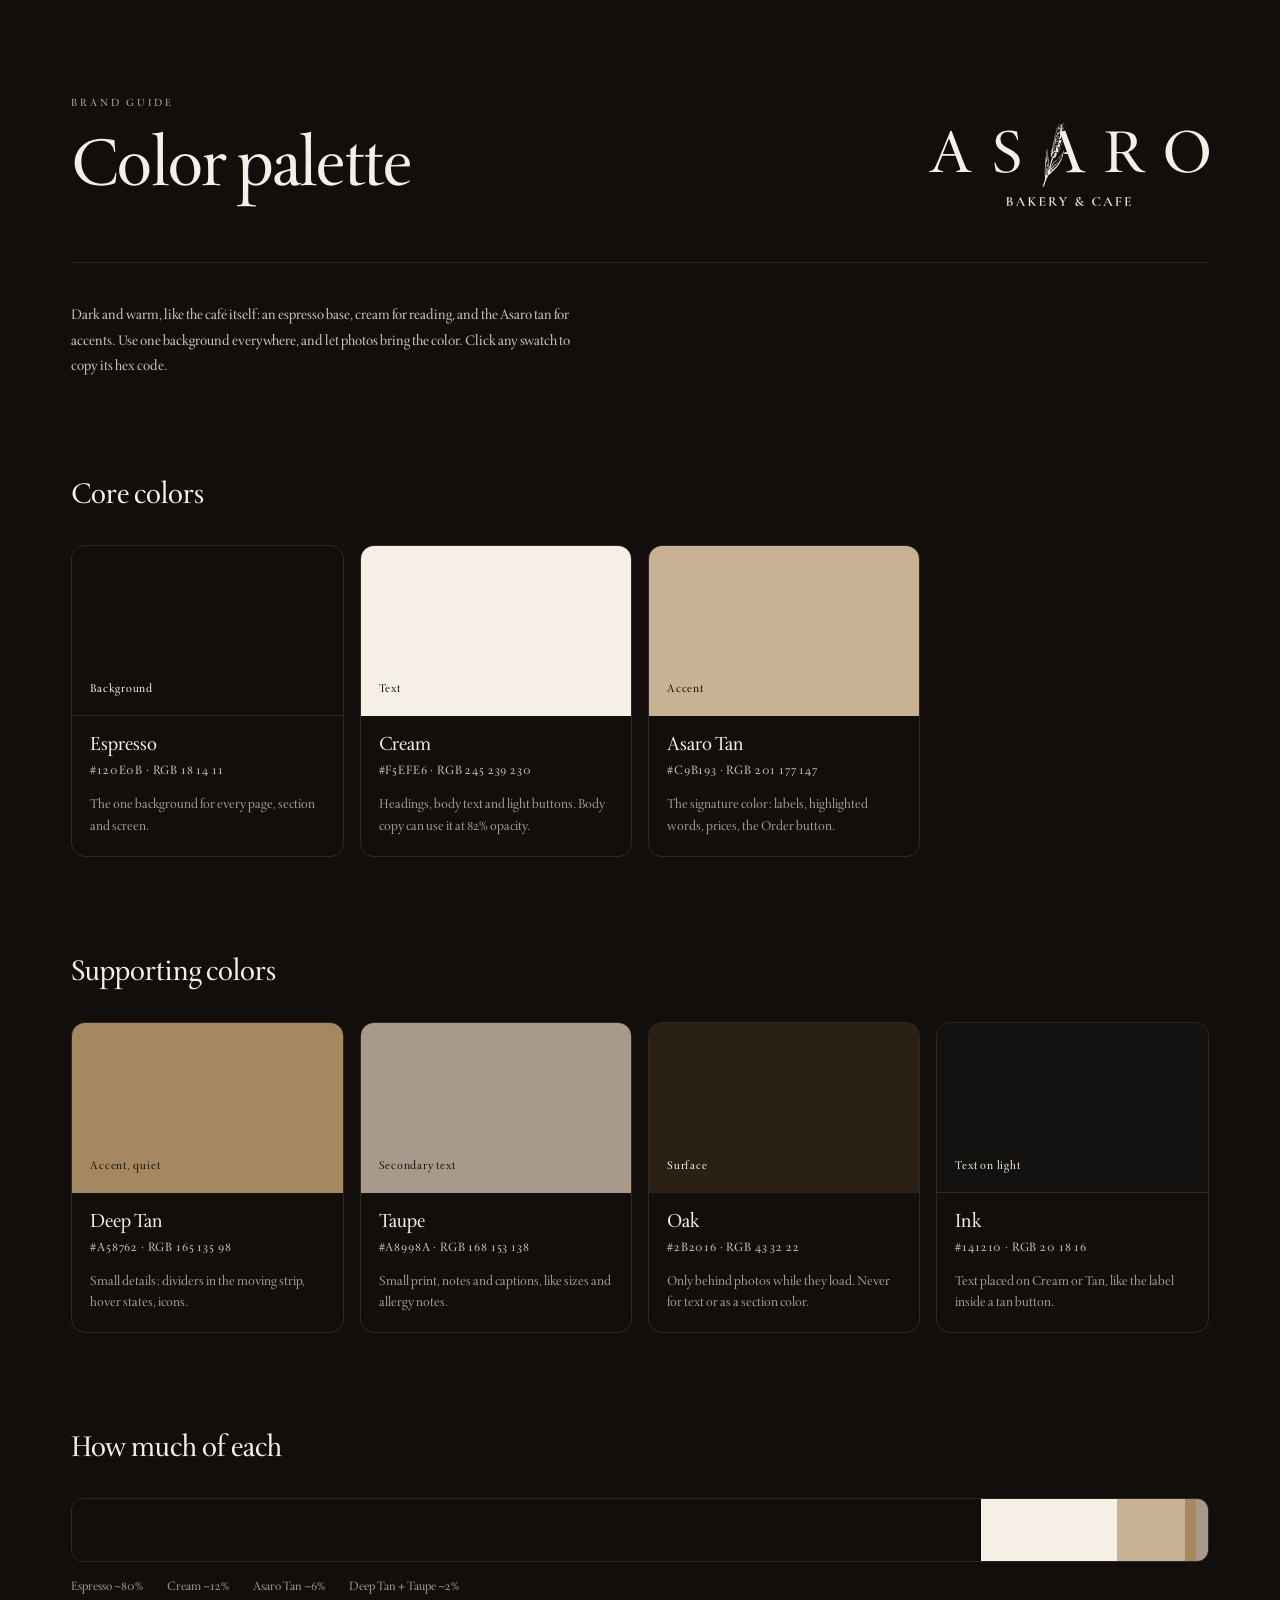
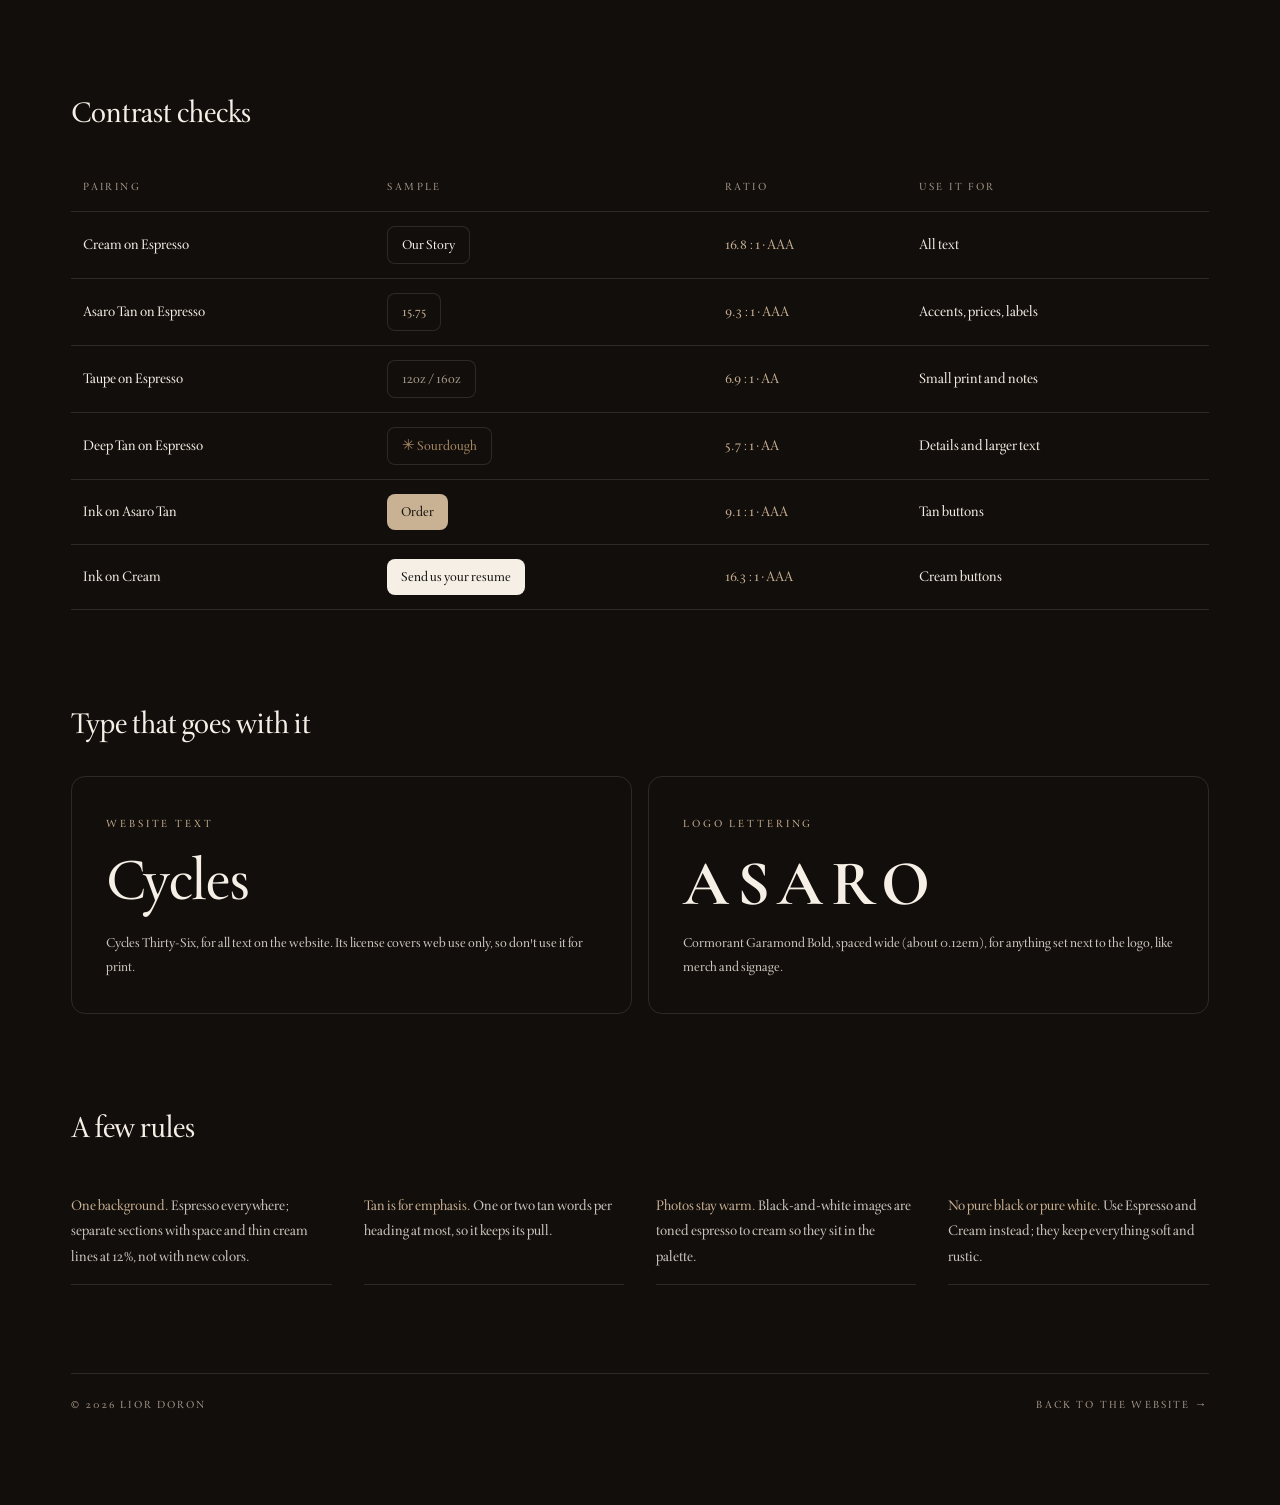
==== brand.html @ cd0692b6 "Accessible on-page full menu and brand color palette page Co-Authored-By: Claude Opus 5.5 <noreply@a" ====
<!doctype html>
<html lang="en">
<head>
<meta charset="utf-8">
<meta name="viewport" content="width=device-width, initial-scale=1">
<title>Asaro Brand Colors</title>
<meta name="description" content="The Asaro Bakery & Cafe color palette, with hex and RGB values, roles and contrast checks.">
<meta name="robots" content="noindex">
<meta name="theme-color" content="#120E0B">
<link rel="preload" href="assets/4820Cycles-Thirtysix.woff2" as="font" type="font/woff2" crossorigin>
<style>
@font-face{font-family:"Cycles";src:url("assets/4820Cycles-Thirtysix.woff2") format("woff2");font-weight:400;font-display:swap}
:root{
  --espresso:#120E0B; --cream:#F5EFE6; --tan:#C9B193; --deep-tan:#A58762; --taupe:#A8998A; --oak:#2B2016; --ink:#141210;
  --line:rgba(245,239,230,.12); --cream-2:rgba(245,239,230,.82);
  --serif:"Cycles",Georgia,"Times New Roman",serif; --gutter:clamp(16px,4vw,56px); --ease:cubic-bezier(.22,.61,.36,1);
}
*{box-sizing:border-box;margin:0;padding:0}
body{background:var(--espresso);color:var(--cream);font-family:var(--serif);font-size:clamp(16px,1.1vw,18px);line-height:1.6;-webkit-font-smoothing:antialiased}
.wrap{max-width:1240px;margin:0 auto;padding:clamp(48px,7vw,96px) var(--gutter)}
header{display:flex;flex-wrap:wrap;justify-content:space-between;align-items:end;gap:24px;padding-bottom:clamp(32px,5vw,56px);border-bottom:1px solid var(--line)}
header img{width:min(280px,60vw);height:auto}
.kicker{font-size:12px;letter-spacing:.24em;text-transform:uppercase;color:var(--tan)}
h1{font-weight:400;font-size:clamp(40px,6vw,84px);line-height:1;letter-spacing:-.01em;margin-top:14px}
.lede{color:var(--cream-2);max-width:56ch;margin-top:clamp(28px,4vw,40px)}
h2{font-weight:400;font-size:clamp(26px,2.6vw,36px);margin:clamp(56px,7vw,88px) 0 24px}

/* swatches */
.grid{display:grid;grid-template-columns:repeat(auto-fill,minmax(230px,1fr));gap:16px}
.sw{border:1px solid var(--line);border-radius:14px;overflow:hidden;background:none;color:inherit;font:inherit;text-align:left;cursor:pointer;transition:transform .4s var(--ease),border-color .3s}
.sw:hover{transform:translateY(-3px);border-color:rgba(245,239,230,.3)}
.chip{height:170px;display:flex;align-items:flex-end;justify-content:space-between;padding:16px 18px;font-size:13px;letter-spacing:.06em}
.meta{padding:16px 18px 18px}
.meta b{display:block;font-weight:400;font-size:22px;line-height:1.2}
.meta code{font-family:inherit;font-size:14px;letter-spacing:.06em;color:var(--cream-2)}
.meta p{color:var(--taupe);font-size:14.5px;line-height:1.5;margin-top:10px}
.copied{font-size:11px;letter-spacing:.2em;text-transform:uppercase;opacity:0;transition:opacity .3s}
.sw.is-copied .copied{opacity:1}

/* proportion bar */
.bar{display:flex;height:64px;border-radius:12px;overflow:hidden;border:1px solid var(--line)}
.bar span{display:block}
.legend{display:flex;flex-wrap:wrap;gap:8px 24px;margin-top:14px;color:var(--taupe);font-size:14px}

/* contrast table */
table{width:100%;border-collapse:collapse;font-size:15.5px}
th,td{text-align:left;padding:14px 12px;border-bottom:1px solid var(--line);vertical-align:middle}
th{font-weight:400;font-size:12px;letter-spacing:.2em;text-transform:uppercase;color:var(--taupe)}
.sample{display:inline-block;padding:6px 14px;border-radius:8px;font-size:15px}
.pass{color:var(--tan);white-space:nowrap}
.tablewrap{overflow-x:auto}

/* type */
.type{display:grid;grid-template-columns:1fr 1fr;gap:16px}
.type > div{border:1px solid var(--line);border-radius:14px;padding:clamp(22px,3vw,34px)}
.type .big{font-size:clamp(40px,5vw,64px);line-height:1.05;margin:14px 0}
.type .logo-type{font-family:"Cormorant Garamond",Georgia,serif;font-weight:700;letter-spacing:.12em}
.type p{color:var(--cream-2);font-size:15px}
.rules{list-style:none;display:grid;grid-template-columns:repeat(auto-fill,minmax(260px,1fr));gap:12px 32px;color:var(--cream-2)}
.rules li{padding:14px 0;border-bottom:1px solid var(--line)}
.rules li b{font-weight:400;color:var(--tan)}
footer{margin-top:clamp(56px,7vw,88px);padding-top:22px;border-top:1px solid var(--line);color:var(--taupe);font-size:12px;letter-spacing:.18em;text-transform:uppercase;display:flex;flex-wrap:wrap;justify-content:space-between;gap:12px}
footer a:hover{color:var(--tan)}
a{color:inherit;text-decoration:none}
:focus-visible{outline:2px solid var(--tan);outline-offset:3px}
@media (max-width:760px){.type{grid-template-columns:1fr}}
@media (prefers-reduced-motion:reduce){*{transition:none!important}}
</style>
<link href="https://fonts.googleapis.com/css2?family=Cormorant+Garamond:wght@700&display=swap" rel="stylesheet">
</head>
<body>
<div class="wrap">
  <header>
    <div>
      <span class="kicker">Brand guide</span>
      <h1>Color palette</h1>
    </div>
    <img src="assets/logo-light.svg" alt="Asaro Bakery &amp; Cafe" width="280" height="83">
  </header>
  <p class="lede">Dark and warm, like the café itself: an espresso base, cream for reading, and the Asaro tan for accents. Use one background everywhere, and let photos bring the color. Click any swatch to copy its hex code.</p>

  <h2>Core colors</h2>
  <div class="grid" id="swatches">
    <button class="sw" data-hex="#120E0B"><div class="chip" style="background:#120E0B;color:#F5EFE6;box-shadow:inset 0 -1px 0 rgba(245,239,230,.12)"><span>Background</span><span class="copied">Copied</span></div>
      <div class="meta"><b>Espresso</b><code>#120E0B · RGB 18 14 11</code><p>The one background for every page, section and screen.</p></div></button>
    <button class="sw" data-hex="#F5EFE6"><div class="chip" style="background:#F5EFE6;color:#141210"><span>Text</span><span class="copied">Copied</span></div>
      <div class="meta"><b>Cream</b><code>#F5EFE6 · RGB 245 239 230</code><p>Headings, body text and light buttons. Body copy can use it at 82% opacity.</p></div></button>
    <button class="sw" data-hex="#C9B193"><div class="chip" style="background:#C9B193;color:#141210"><span>Accent</span><span class="copied">Copied</span></div>
      <div class="meta"><b>Asaro Tan</b><code>#C9B193 · RGB 201 177 147</code><p>The signature color: labels, highlighted words, prices, the Order button.</p></div></button>
  </div>

  <h2>Supporting colors</h2>
  <div class="grid">
    <button class="sw" data-hex="#A58762"><div class="chip" style="background:#A58762;color:#141210"><span>Accent, quiet</span><span class="copied">Copied</span></div>
      <div class="meta"><b>Deep Tan</b><code>#A58762 · RGB 165 135 98</code><p>Small details: dividers in the moving strip, hover states, icons.</p></div></button>
    <button class="sw" data-hex="#A8998A"><div class="chip" style="background:#A8998A;color:#141210"><span>Secondary text</span><span class="copied">Copied</span></div>
      <div class="meta"><b>Taupe</b><code>#A8998A · RGB 168 153 138</code><p>Small print, notes and captions, like sizes and allergy notes.</p></div></button>
    <button class="sw" data-hex="#2B2016"><div class="chip" style="background:#2B2016;color:#F5EFE6"><span>Surface</span><span class="copied">Copied</span></div>
      <div class="meta"><b>Oak</b><code>#2B2016 · RGB 43 32 22</code><p>Only behind photos while they load. Never for text or as a section color.</p></div></button>
    <button class="sw" data-hex="#141210"><div class="chip" style="background:#141210;color:#F5EFE6;box-shadow:inset 0 -1px 0 rgba(245,239,230,.12)"><span>Text on light</span><span class="copied">Copied</span></div>
      <div class="meta"><b>Ink</b><code>#141210 · RGB 20 18 16</code><p>Text placed on Cream or Tan, like the label inside a tan button.</p></div></button>
  </div>

  <h2>How much of each</h2>
  <div class="bar" role="img" aria-label="Espresso about 80 percent, Cream about 12 percent, Asaro Tan about 6 percent, Deep Tan and Taupe about 2 percent">
    <span style="flex:80;background:#120E0B"></span><span style="flex:12;background:#F5EFE6"></span><span style="flex:6;background:#C9B193"></span><span style="flex:1;background:#A58762"></span><span style="flex:1;background:#A8998A"></span>
  </div>
  <div class="legend"><span>Espresso ~80%</span><span>Cream ~12%</span><span>Asaro Tan ~6%</span><span>Deep Tan + Taupe ~2%</span></div>

  <h2>Contrast checks</h2>
  <div class="tablewrap">
  <table>
    <thead><tr><th>Pairing</th><th>Sample</th><th>Ratio</th><th>Use it for</th></tr></thead>
    <tbody>
      <tr><td>Cream on Espresso</td><td><span class="sample" style="background:#120E0B;color:#F5EFE6;border:1px solid rgba(245,239,230,.12)">Our Story</span></td><td class="pass">16.8 : 1 · AAA</td><td>All text</td></tr>
      <tr><td>Asaro Tan on Espresso</td><td><span class="sample" style="background:#120E0B;color:#C9B193;border:1px solid rgba(245,239,230,.12)">15.75</span></td><td class="pass">9.3 : 1 · AAA</td><td>Accents, prices, labels</td></tr>
      <tr><td>Taupe on Espresso</td><td><span class="sample" style="background:#120E0B;color:#A8998A;border:1px solid rgba(245,239,230,.12)">12oz / 16oz</span></td><td class="pass">6.9 : 1 · AA</td><td>Small print and notes</td></tr>
      <tr><td>Deep Tan on Espresso</td><td><span class="sample" style="background:#120E0B;color:#A58762;border:1px solid rgba(245,239,230,.12)">✳ Sourdough</span></td><td class="pass">5.7 : 1 · AA</td><td>Details and larger text</td></tr>
      <tr><td>Ink on Asaro Tan</td><td><span class="sample" style="background:#C9B193;color:#141210">Order</span></td><td class="pass">9.1 : 1 · AAA</td><td>Tan buttons</td></tr>
      <tr><td>Ink on Cream</td><td><span class="sample" style="background:#F5EFE6;color:#141210">Send us your resume</span></td><td class="pass">16.3 : 1 · AAA</td><td>Cream buttons</td></tr>
    </tbody>
  </table>
  </div>

  <h2>Type that goes with it</h2>
  <div class="type">
    <div><span class="kicker">Website text</span><div class="big">Cycles</div><p>Cycles Thirty-Six, for all text on the website. Its license covers web use only, so don't use it for print.</p></div>
    <div><span class="kicker">Logo lettering</span><div class="big logo-type">ASARO</div><p>Cormorant Garamond Bold, spaced wide (about 0.12em), for anything set next to the logo, like merch and signage.</p></div>
  </div>

  <h2>A few rules</h2>
  <ul class="rules">
    <li><b>One background.</b> Espresso everywhere; separate sections with space and thin cream lines at 12%, not with new colors.</li>
    <li><b>Tan is for emphasis.</b> One or two tan words per heading at most, so it keeps its pull.</li>
    <li><b>Photos stay warm.</b> Black-and-white images are toned espresso to cream so they sit in the palette.</li>
    <li><b>No pure black or pure white.</b> Use Espresso and Cream instead; they keep everything soft and rustic.</li>
  </ul>

  <footer><span>© <span id="yr">2026</span> Lior Doron</span><a href="./">Back to the website →</a></footer>
</div>
<script>
  document.querySelectorAll('.sw').forEach(b => b.addEventListener('click', async () => {
    try { await navigator.clipboard.writeText(b.dataset.hex); } catch (e) {}
    b.classList.add('is-copied'); setTimeout(() => b.classList.remove('is-copied'), 1400);
  }));
  document.getElementById('yr').textContent = new Date().getFullYear();
</script>
</body>
</html>
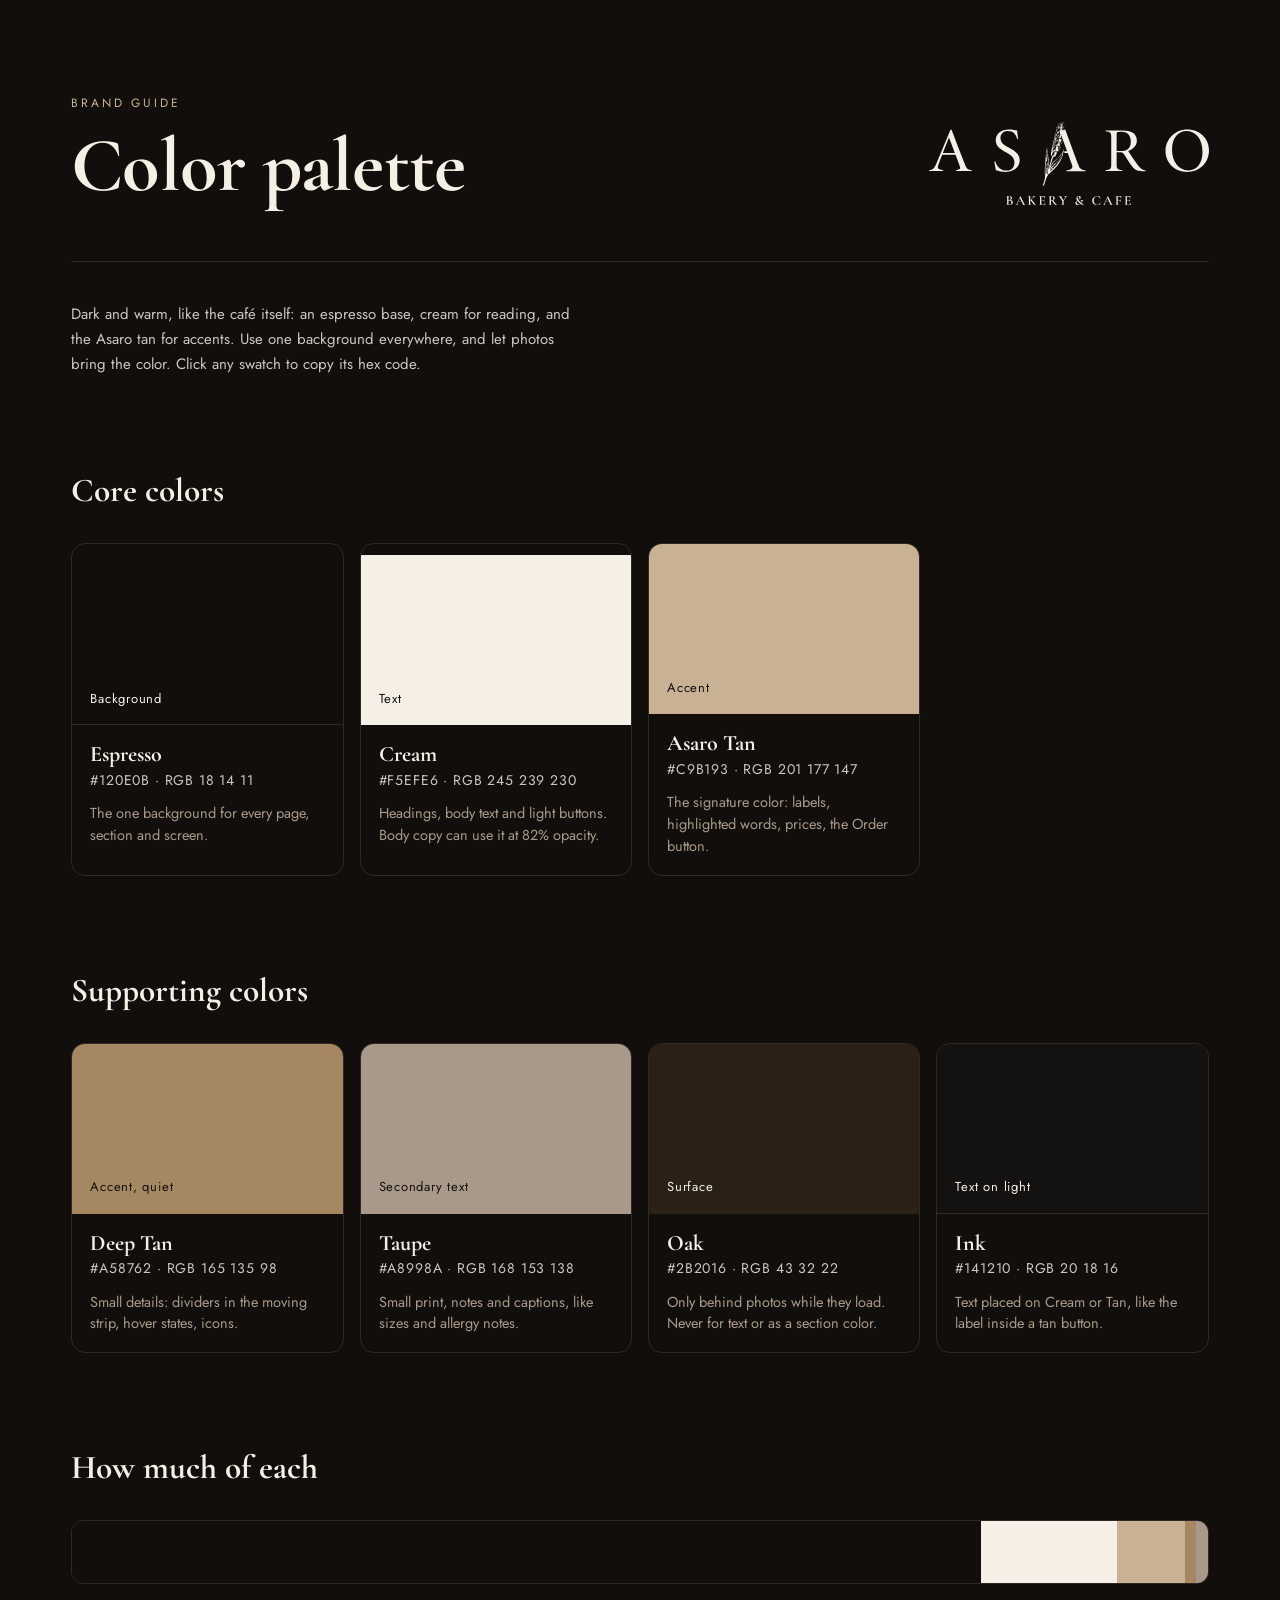
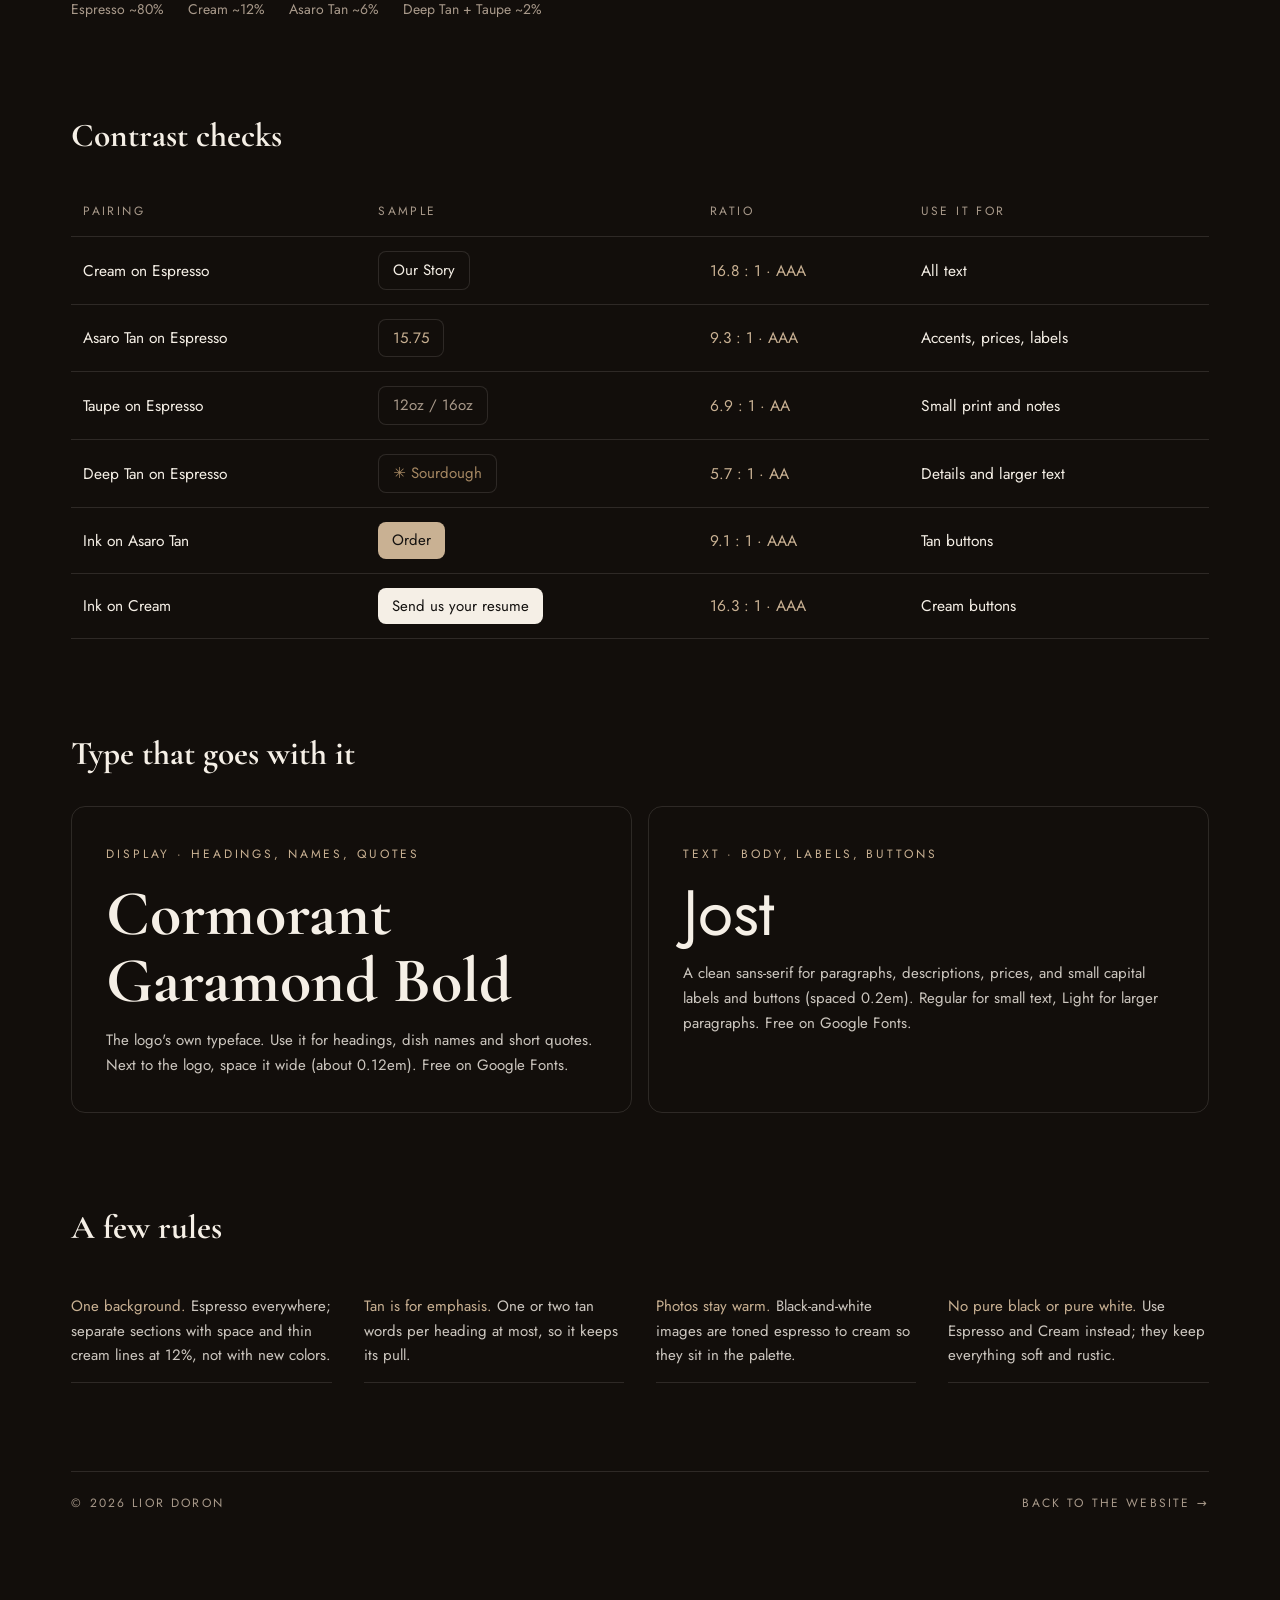
==== commit 2ff188a9: "Lenis smooth scroll; Cormorant Garamond Bold + Jost; remove Cycles font Co-Authored-By: Claude Opus " ====
--- a/brand.html
+++ b/brand.html
@@ -7,23 +7,21 @@
 <meta name="description" content="The Asaro Bakery & Cafe color palette, with hex and RGB values, roles and contrast checks.">
 <meta name="robots" content="noindex">
 <meta name="theme-color" content="#120E0B">
-<link rel="preload" href="assets/4820Cycles-Thirtysix.woff2" as="font" type="font/woff2" crossorigin>
 <style>
-@font-face{font-family:"Cycles";src:url("assets/4820Cycles-Thirtysix.woff2") format("woff2");font-weight:400;font-display:swap}
 :root{
   --espresso:#120E0B; --cream:#F5EFE6; --tan:#C9B193; --deep-tan:#A58762; --taupe:#A8998A; --oak:#2B2016; --ink:#141210;
   --line:rgba(245,239,230,.12); --cream-2:rgba(245,239,230,.82);
-  --serif:"Cycles",Georgia,"Times New Roman",serif; --gutter:clamp(16px,4vw,56px); --ease:cubic-bezier(.22,.61,.36,1);
+  --serif:"Cormorant Garamond",Georgia,"Times New Roman",serif; --sans:"Jost",system-ui,-apple-system,"Segoe UI",sans-serif; --gutter:clamp(16px,4vw,56px); --ease:cubic-bezier(.22,.61,.36,1);
 }
 *{box-sizing:border-box;margin:0;padding:0}
-body{background:var(--espresso);color:var(--cream);font-family:var(--serif);font-size:clamp(16px,1.1vw,18px);line-height:1.6;-webkit-font-smoothing:antialiased}
+body{background:var(--espresso);color:var(--cream);font-family:var(--sans);font-size:clamp(15px,1vw,17px);line-height:1.65;-webkit-font-smoothing:antialiased}
 .wrap{max-width:1240px;margin:0 auto;padding:clamp(48px,7vw,96px) var(--gutter)}
 header{display:flex;flex-wrap:wrap;justify-content:space-between;align-items:end;gap:24px;padding-bottom:clamp(32px,5vw,56px);border-bottom:1px solid var(--line)}
 header img{width:min(280px,60vw);height:auto}
 .kicker{font-size:12px;letter-spacing:.24em;text-transform:uppercase;color:var(--tan)}
-h1{font-weight:400;font-size:clamp(40px,6vw,84px);line-height:1;letter-spacing:-.01em;margin-top:14px}
+h1{font-family:var(--serif);font-weight:700;font-size:clamp(40px,6vw,84px);line-height:1;letter-spacing:-.01em;margin-top:14px}
 .lede{color:var(--cream-2);max-width:56ch;margin-top:clamp(28px,4vw,40px)}
-h2{font-weight:400;font-size:clamp(26px,2.6vw,36px);margin:clamp(56px,7vw,88px) 0 24px}
+h2{font-family:var(--serif);font-weight:700;font-size:clamp(26px,2.6vw,36px);margin:clamp(56px,7vw,88px) 0 24px}
 
 /* swatches */
 .grid{display:grid;grid-template-columns:repeat(auto-fill,minmax(230px,1fr));gap:16px}
@@ -31,7 +29,7 @@
 .sw:hover{transform:translateY(-3px);border-color:rgba(245,239,230,.3)}
 .chip{height:170px;display:flex;align-items:flex-end;justify-content:space-between;padding:16px 18px;font-size:13px;letter-spacing:.06em}
 .meta{padding:16px 18px 18px}
-.meta b{display:block;font-weight:400;font-size:22px;line-height:1.2}
+.meta b{display:block;font-family:var(--serif);font-weight:700;font-size:22px;line-height:1.2}
 .meta code{font-family:inherit;font-size:14px;letter-spacing:.06em;color:var(--cream-2)}
 .meta p{color:var(--taupe);font-size:14.5px;line-height:1.5;margin-top:10px}
 .copied{font-size:11px;letter-spacing:.2em;text-transform:uppercase;opacity:0;transition:opacity .3s}
@@ -66,7 +64,7 @@
 @media (max-width:760px){.type{grid-template-columns:1fr}}
 @media (prefers-reduced-motion:reduce){*{transition:none!important}}
 </style>
-<link href="https://fonts.googleapis.com/css2?family=Cormorant+Garamond:wght@700&display=swap" rel="stylesheet">
+<link href="https://fonts.googleapis.com/css2?family=Cormorant+Garamond:wght@700&family=Jost:wght@300;400;500&display=swap" rel="stylesheet">
 </head>
 <body>
 <div class="wrap">
@@ -124,8 +122,8 @@
 
   <h2>Type that goes with it</h2>
   <div class="type">
-    <div><span class="kicker">Website text</span><div class="big">Cycles</div><p>Cycles Thirty-Six, for all text on the website. Its license covers web use only, so don't use it for print.</p></div>
-    <div><span class="kicker">Logo lettering</span><div class="big logo-type">ASARO</div><p>Cormorant Garamond Bold, spaced wide (about 0.12em), for anything set next to the logo, like merch and signage.</p></div>
+    <div><span class="kicker">Display · headings, names, quotes</span><div class="big logo-type" style="letter-spacing:0">Cormorant Garamond Bold</div><p>The logo's own typeface. Use it for headings, dish names and short quotes. Next to the logo, space it wide (about 0.12em). Free on Google Fonts.</p></div>
+    <div><span class="kicker">Text · body, labels, buttons</span><div class="big" style="font-family:var(--sans);font-weight:400">Jost</div><p>A clean sans-serif for paragraphs, descriptions, prices, and small capital labels and buttons (spaced 0.2em). Regular for small text, Light for larger paragraphs. Free on Google Fonts.</p></div>
   </div>
 
   <h2>A few rules</h2>
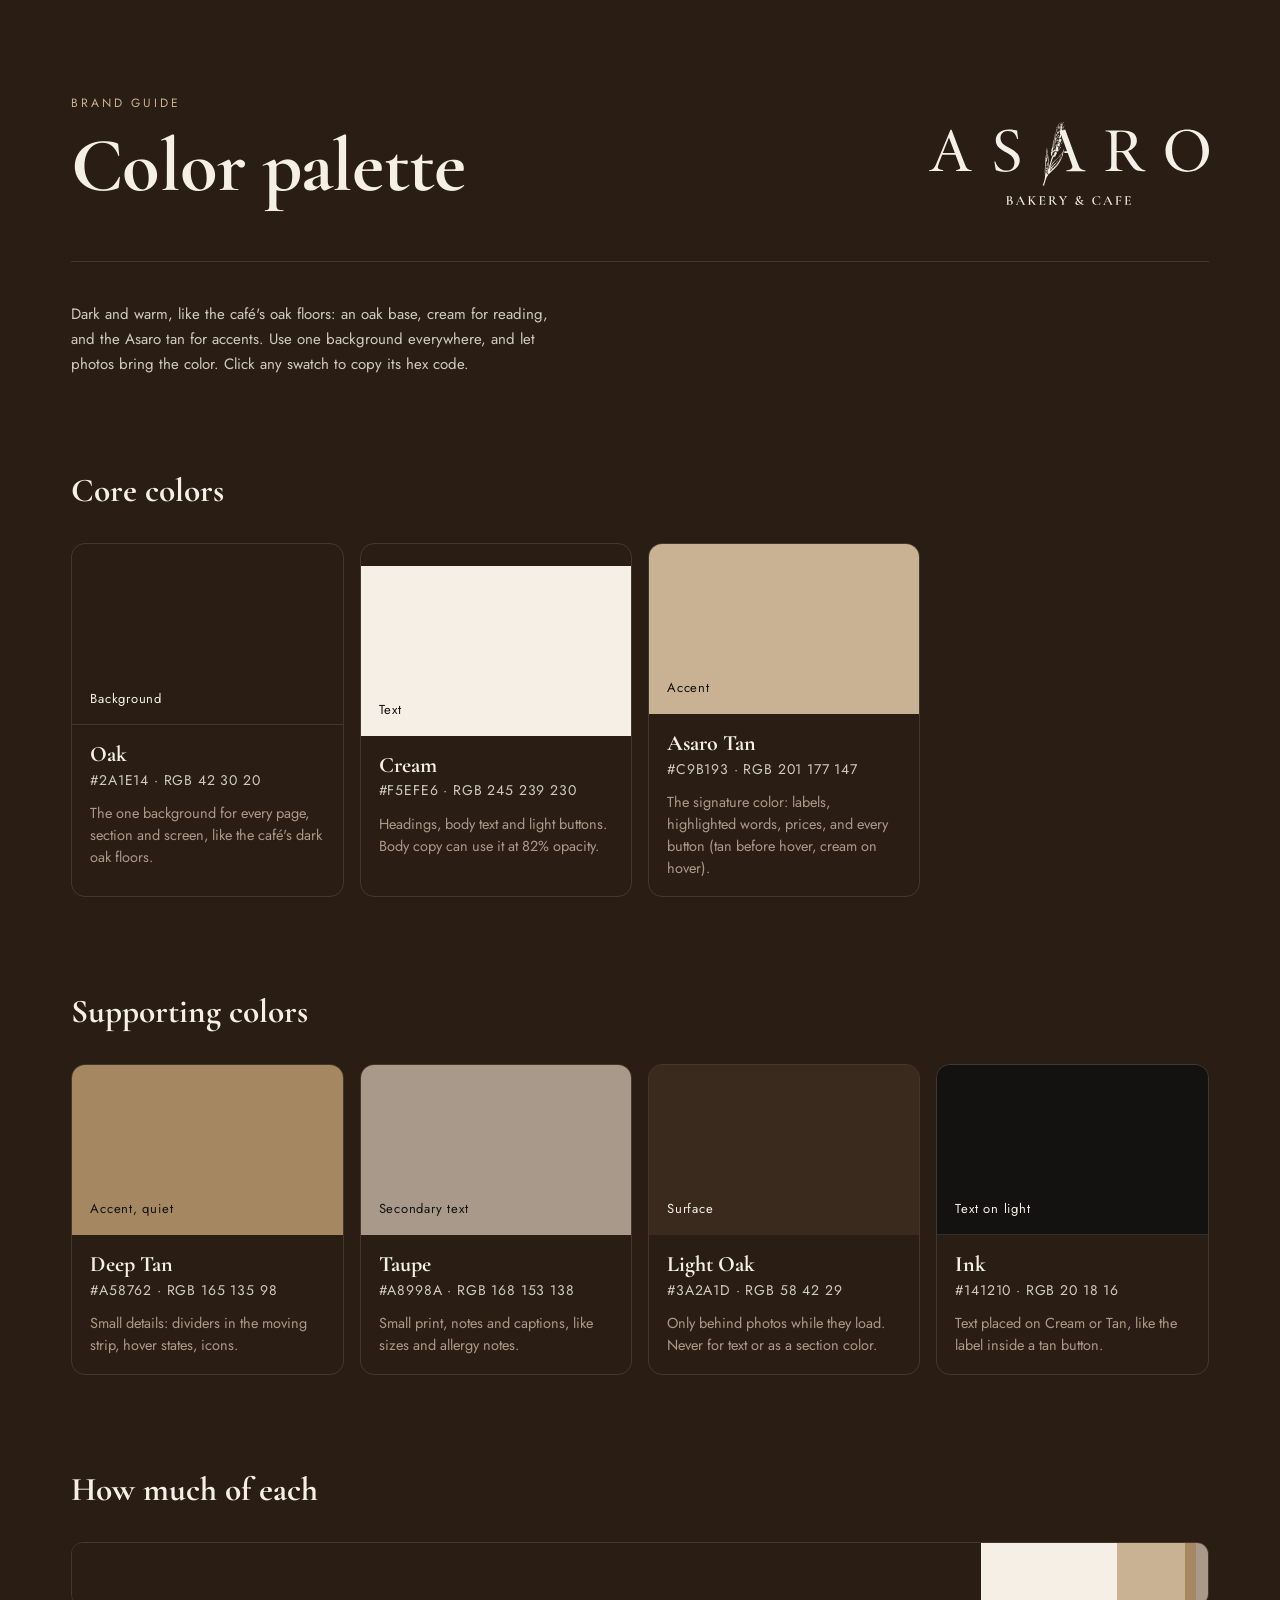
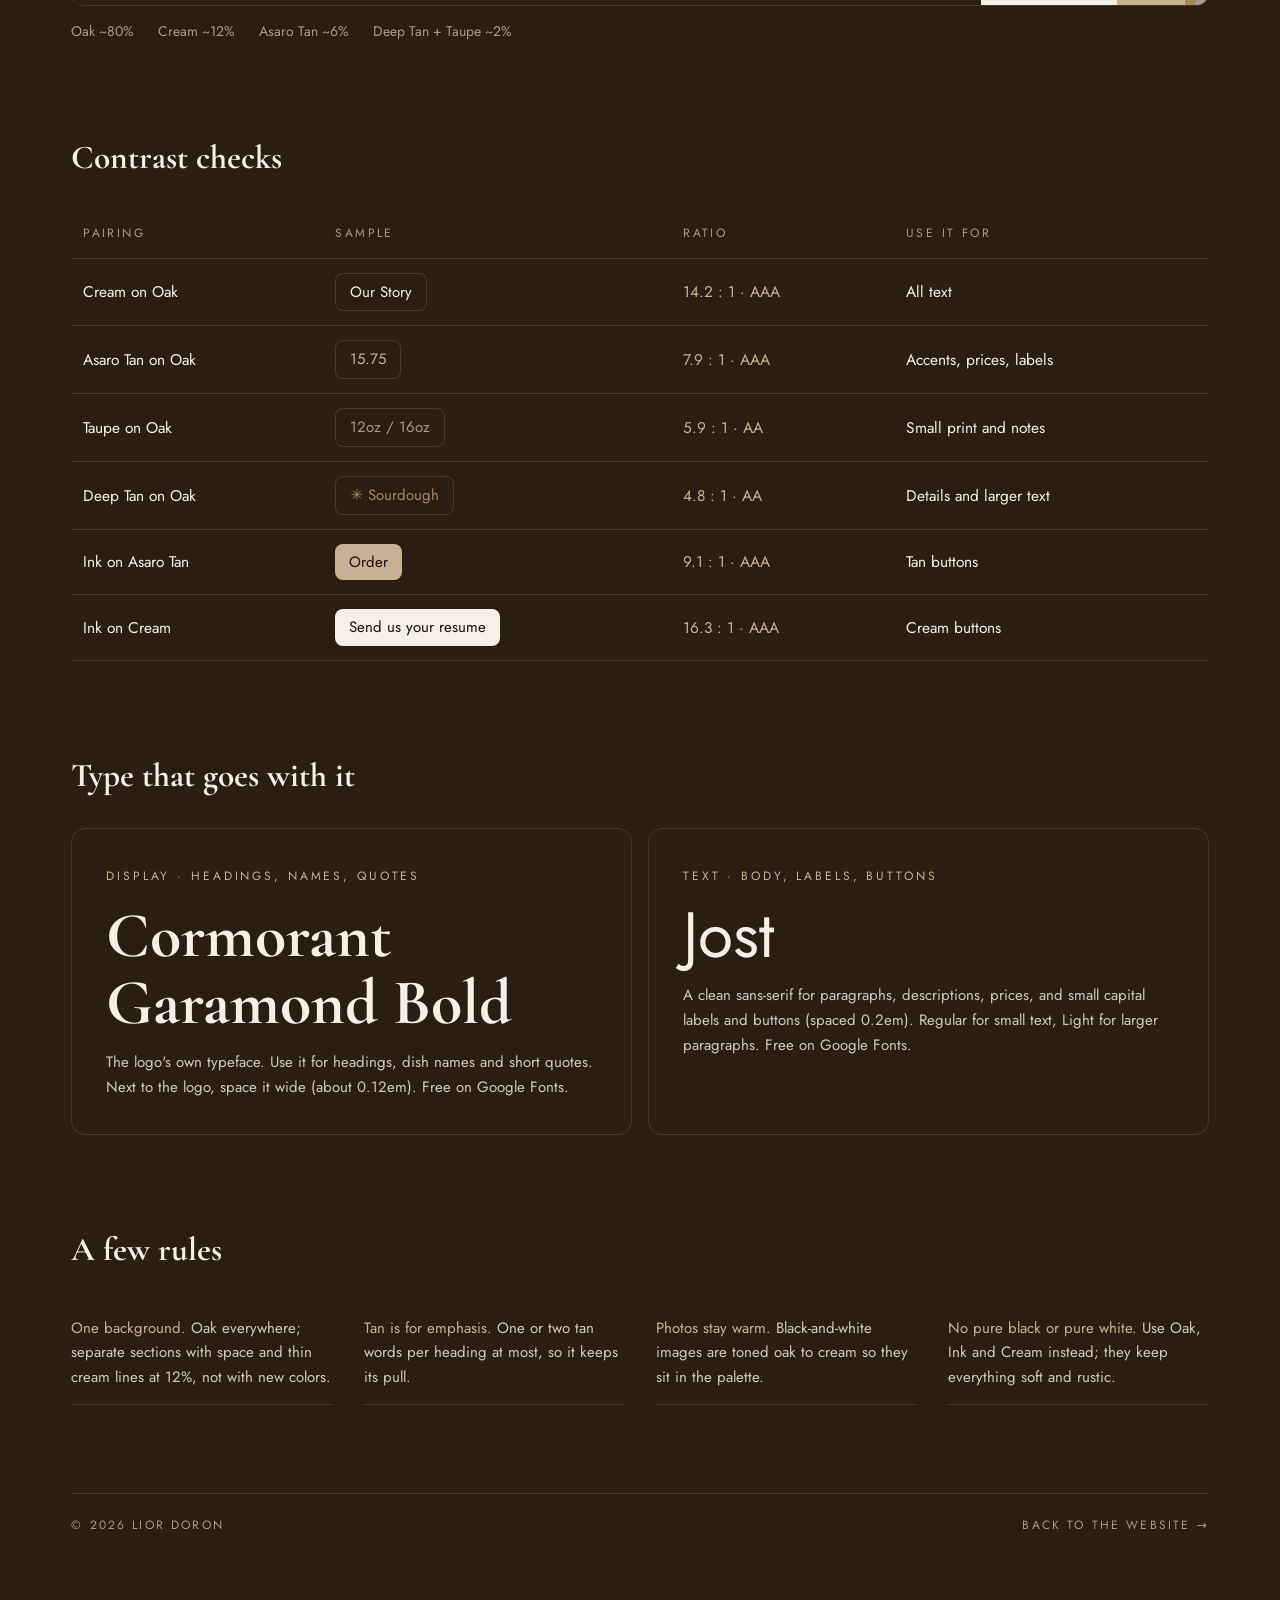
==== commit 011fd736: "Oak background, wheat-A favicon, tan buttons, remove moving words strip Co-Authored-By: Claude Opus " ====
--- a/brand.html
+++ b/brand.html
@@ -6,10 +6,12 @@
 <title>Asaro Brand Colors</title>
 <meta name="description" content="The Asaro Bakery & Cafe color palette, with hex and RGB values, roles and contrast checks.">
 <meta name="robots" content="noindex">
-<meta name="theme-color" content="#120E0B">
+<meta name="theme-color" content="#2A1E14">
+<link rel="icon" href="favicon.svg" type="image/svg+xml">
+<link rel="icon" href="favicon-32.png" sizes="32x32" type="image/png">
 <style>
 :root{
-  --espresso:#120E0B; --cream:#F5EFE6; --tan:#C9B193; --deep-tan:#A58762; --taupe:#A8998A; --oak:#2B2016; --ink:#141210;
+  --espresso:#2A1E14; --cream:#F5EFE6; --tan:#C9B193; --deep-tan:#A58762; --taupe:#A8998A; --oak:#3A2A1D; --ink:#141210;
   --line:rgba(245,239,230,.12); --cream-2:rgba(245,239,230,.82);
   --serif:"Cormorant Garamond",Georgia,"Times New Roman",serif; --sans:"Jost",system-ui,-apple-system,"Segoe UI",sans-serif; --gutter:clamp(16px,4vw,56px); --ease:cubic-bezier(.22,.61,.36,1);
 }
@@ -75,16 +77,16 @@
     </div>
     <img src="assets/logo-light.svg" alt="Asaro Bakery &amp; Cafe" width="280" height="83">
   </header>
-  <p class="lede">Dark and warm, like the café itself: an espresso base, cream for reading, and the Asaro tan for accents. Use one background everywhere, and let photos bring the color. Click any swatch to copy its hex code.</p>
+  <p class="lede">Dark and warm, like the café's oak floors: an oak base, cream for reading, and the Asaro tan for accents. Use one background everywhere, and let photos bring the color. Click any swatch to copy its hex code.</p>
 
   <h2>Core colors</h2>
   <div class="grid" id="swatches">
-    <button class="sw" data-hex="#120E0B"><div class="chip" style="background:#120E0B;color:#F5EFE6;box-shadow:inset 0 -1px 0 rgba(245,239,230,.12)"><span>Background</span><span class="copied">Copied</span></div>
-      <div class="meta"><b>Espresso</b><code>#120E0B · RGB 18 14 11</code><p>The one background for every page, section and screen.</p></div></button>
+    <button class="sw" data-hex="#2A1E14"><div class="chip" style="background:#2A1E14;color:#F5EFE6;box-shadow:inset 0 -1px 0 rgba(245,239,230,.12)"><span>Background</span><span class="copied">Copied</span></div>
+      <div class="meta"><b>Oak</b><code>#2A1E14 · RGB 42 30 20</code><p>The one background for every page, section and screen, like the café's dark oak floors.</p></div></button>
     <button class="sw" data-hex="#F5EFE6"><div class="chip" style="background:#F5EFE6;color:#141210"><span>Text</span><span class="copied">Copied</span></div>
       <div class="meta"><b>Cream</b><code>#F5EFE6 · RGB 245 239 230</code><p>Headings, body text and light buttons. Body copy can use it at 82% opacity.</p></div></button>
     <button class="sw" data-hex="#C9B193"><div class="chip" style="background:#C9B193;color:#141210"><span>Accent</span><span class="copied">Copied</span></div>
-      <div class="meta"><b>Asaro Tan</b><code>#C9B193 · RGB 201 177 147</code><p>The signature color: labels, highlighted words, prices, the Order button.</p></div></button>
+      <div class="meta"><b>Asaro Tan</b><code>#C9B193 · RGB 201 177 147</code><p>The signature color: labels, highlighted words, prices, and every button (tan before hover, cream on hover).</p></div></button>
   </div>
 
   <h2>Supporting colors</h2>
@@ -93,27 +95,27 @@
       <div class="meta"><b>Deep Tan</b><code>#A58762 · RGB 165 135 98</code><p>Small details: dividers in the moving strip, hover states, icons.</p></div></button>
     <button class="sw" data-hex="#A8998A"><div class="chip" style="background:#A8998A;color:#141210"><span>Secondary text</span><span class="copied">Copied</span></div>
       <div class="meta"><b>Taupe</b><code>#A8998A · RGB 168 153 138</code><p>Small print, notes and captions, like sizes and allergy notes.</p></div></button>
-    <button class="sw" data-hex="#2B2016"><div class="chip" style="background:#2B2016;color:#F5EFE6"><span>Surface</span><span class="copied">Copied</span></div>
-      <div class="meta"><b>Oak</b><code>#2B2016 · RGB 43 32 22</code><p>Only behind photos while they load. Never for text or as a section color.</p></div></button>
+    <button class="sw" data-hex="#3A2A1D"><div class="chip" style="background:#3A2A1D;color:#F5EFE6"><span>Surface</span><span class="copied">Copied</span></div>
+      <div class="meta"><b>Light Oak</b><code>#3A2A1D · RGB 58 42 29</code><p>Only behind photos while they load. Never for text or as a section color.</p></div></button>
     <button class="sw" data-hex="#141210"><div class="chip" style="background:#141210;color:#F5EFE6;box-shadow:inset 0 -1px 0 rgba(245,239,230,.12)"><span>Text on light</span><span class="copied">Copied</span></div>
       <div class="meta"><b>Ink</b><code>#141210 · RGB 20 18 16</code><p>Text placed on Cream or Tan, like the label inside a tan button.</p></div></button>
   </div>
 
   <h2>How much of each</h2>
-  <div class="bar" role="img" aria-label="Espresso about 80 percent, Cream about 12 percent, Asaro Tan about 6 percent, Deep Tan and Taupe about 2 percent">
-    <span style="flex:80;background:#120E0B"></span><span style="flex:12;background:#F5EFE6"></span><span style="flex:6;background:#C9B193"></span><span style="flex:1;background:#A58762"></span><span style="flex:1;background:#A8998A"></span>
+  <div class="bar" role="img" aria-label="Oak about 80 percent, Cream about 12 percent, Asaro Tan about 6 percent, Deep Tan and Taupe about 2 percent">
+    <span style="flex:80;background:#2A1E14"></span><span style="flex:12;background:#F5EFE6"></span><span style="flex:6;background:#C9B193"></span><span style="flex:1;background:#A58762"></span><span style="flex:1;background:#A8998A"></span>
   </div>
-  <div class="legend"><span>Espresso ~80%</span><span>Cream ~12%</span><span>Asaro Tan ~6%</span><span>Deep Tan + Taupe ~2%</span></div>
+  <div class="legend"><span>Oak ~80%</span><span>Cream ~12%</span><span>Asaro Tan ~6%</span><span>Deep Tan + Taupe ~2%</span></div>
 
   <h2>Contrast checks</h2>
   <div class="tablewrap">
   <table>
     <thead><tr><th>Pairing</th><th>Sample</th><th>Ratio</th><th>Use it for</th></tr></thead>
     <tbody>
-      <tr><td>Cream on Espresso</td><td><span class="sample" style="background:#120E0B;color:#F5EFE6;border:1px solid rgba(245,239,230,.12)">Our Story</span></td><td class="pass">16.8 : 1 · AAA</td><td>All text</td></tr>
-      <tr><td>Asaro Tan on Espresso</td><td><span class="sample" style="background:#120E0B;color:#C9B193;border:1px solid rgba(245,239,230,.12)">15.75</span></td><td class="pass">9.3 : 1 · AAA</td><td>Accents, prices, labels</td></tr>
-      <tr><td>Taupe on Espresso</td><td><span class="sample" style="background:#120E0B;color:#A8998A;border:1px solid rgba(245,239,230,.12)">12oz / 16oz</span></td><td class="pass">6.9 : 1 · AA</td><td>Small print and notes</td></tr>
-      <tr><td>Deep Tan on Espresso</td><td><span class="sample" style="background:#120E0B;color:#A58762;border:1px solid rgba(245,239,230,.12)">✳ Sourdough</span></td><td class="pass">5.7 : 1 · AA</td><td>Details and larger text</td></tr>
+      <tr><td>Cream on Oak</td><td><span class="sample" style="background:#2A1E14;color:#F5EFE6;border:1px solid rgba(245,239,230,.12)">Our Story</span></td><td class="pass">14.2 : 1 · AAA</td><td>All text</td></tr>
+      <tr><td>Asaro Tan on Oak</td><td><span class="sample" style="background:#2A1E14;color:#C9B193;border:1px solid rgba(245,239,230,.12)">15.75</span></td><td class="pass">7.9 : 1 · AAA</td><td>Accents, prices, labels</td></tr>
+      <tr><td>Taupe on Oak</td><td><span class="sample" style="background:#2A1E14;color:#A8998A;border:1px solid rgba(245,239,230,.12)">12oz / 16oz</span></td><td class="pass">5.9 : 1 · AA</td><td>Small print and notes</td></tr>
+      <tr><td>Deep Tan on Oak</td><td><span class="sample" style="background:#2A1E14;color:#A58762;border:1px solid rgba(245,239,230,.12)">✳ Sourdough</span></td><td class="pass">4.8 : 1 · AA</td><td>Details and larger text</td></tr>
       <tr><td>Ink on Asaro Tan</td><td><span class="sample" style="background:#C9B193;color:#141210">Order</span></td><td class="pass">9.1 : 1 · AAA</td><td>Tan buttons</td></tr>
       <tr><td>Ink on Cream</td><td><span class="sample" style="background:#F5EFE6;color:#141210">Send us your resume</span></td><td class="pass">16.3 : 1 · AAA</td><td>Cream buttons</td></tr>
     </tbody>
@@ -128,10 +130,10 @@
 
   <h2>A few rules</h2>
   <ul class="rules">
-    <li><b>One background.</b> Espresso everywhere; separate sections with space and thin cream lines at 12%, not with new colors.</li>
+    <li><b>One background.</b> Oak everywhere; separate sections with space and thin cream lines at 12%, not with new colors.</li>
     <li><b>Tan is for emphasis.</b> One or two tan words per heading at most, so it keeps its pull.</li>
-    <li><b>Photos stay warm.</b> Black-and-white images are toned espresso to cream so they sit in the palette.</li>
-    <li><b>No pure black or pure white.</b> Use Espresso and Cream instead; they keep everything soft and rustic.</li>
+    <li><b>Photos stay warm.</b> Black-and-white images are toned oak to cream so they sit in the palette.</li>
+    <li><b>No pure black or pure white.</b> Use Oak, Ink and Cream instead; they keep everything soft and rustic.</li>
   </ul>
 
   <footer><span>© <span id="yr">2026</span> Lior Doron</span><a href="./">Back to the website →</a></footer>
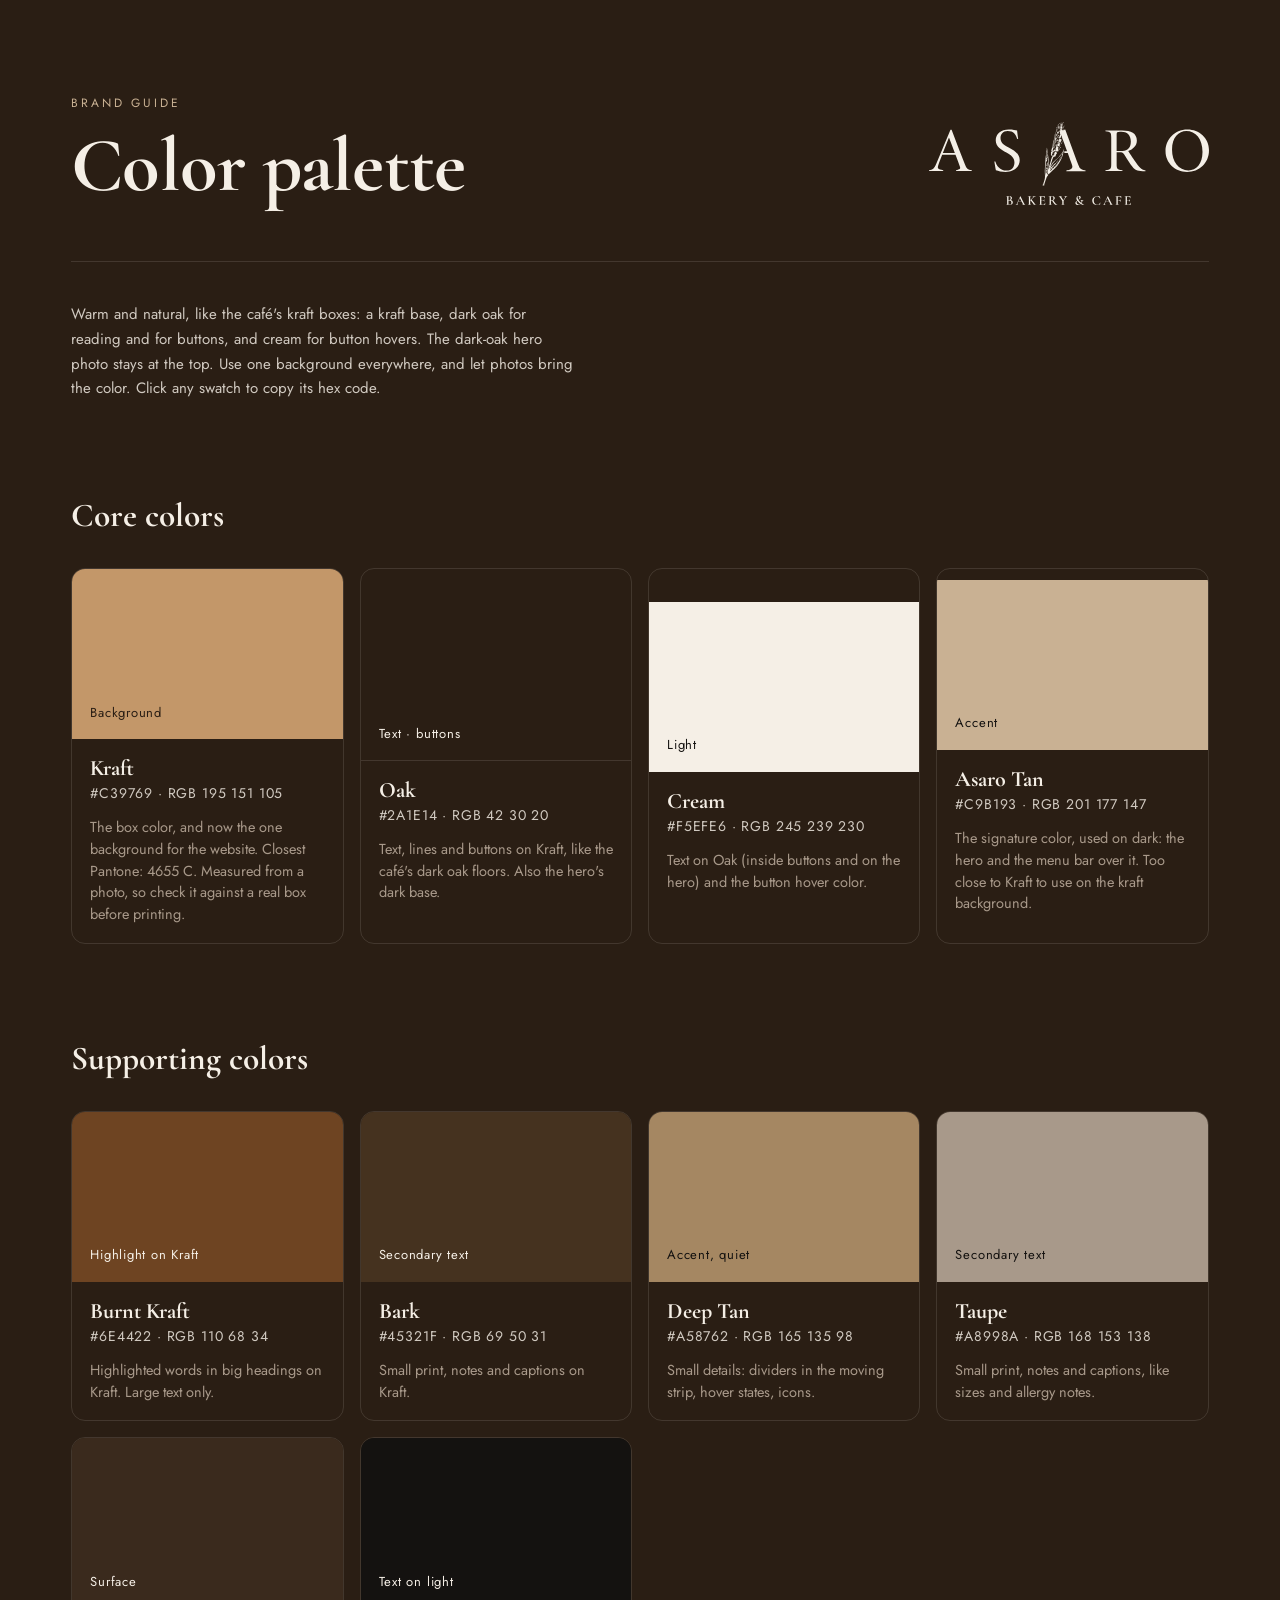
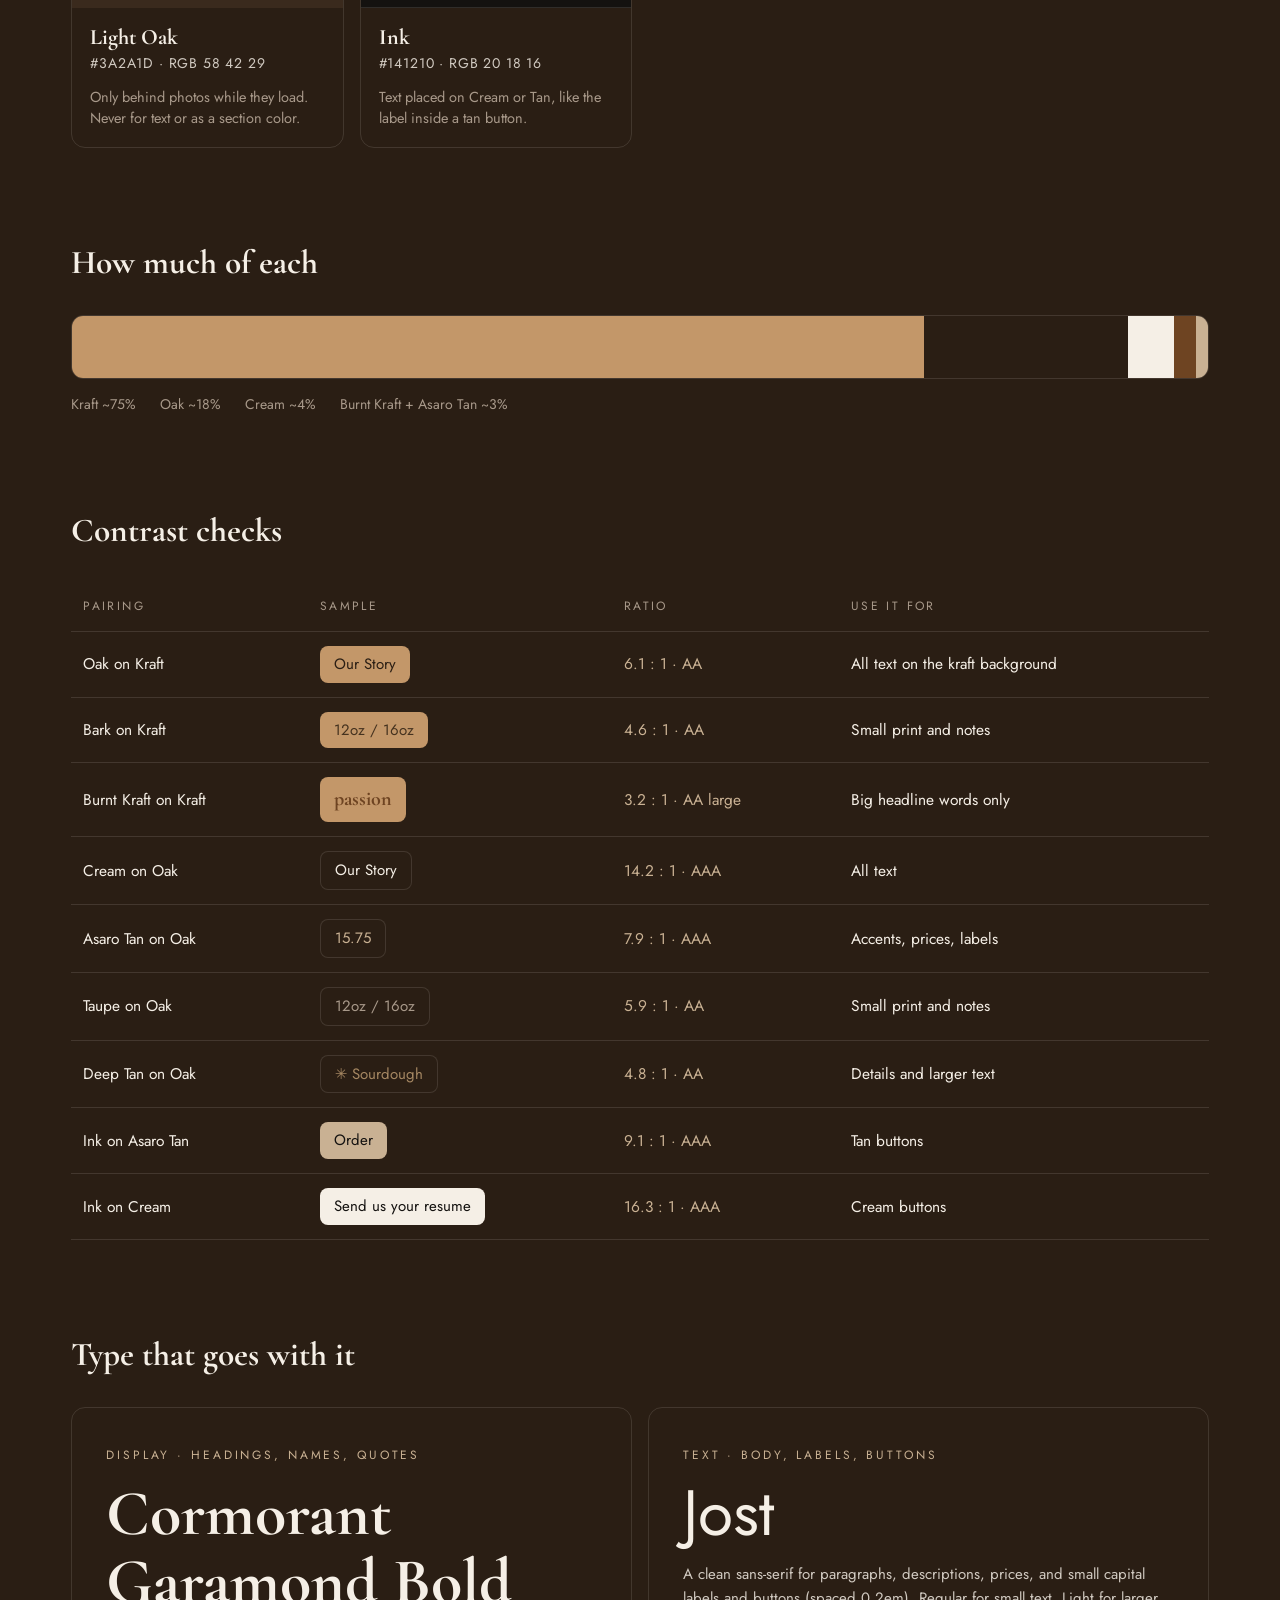
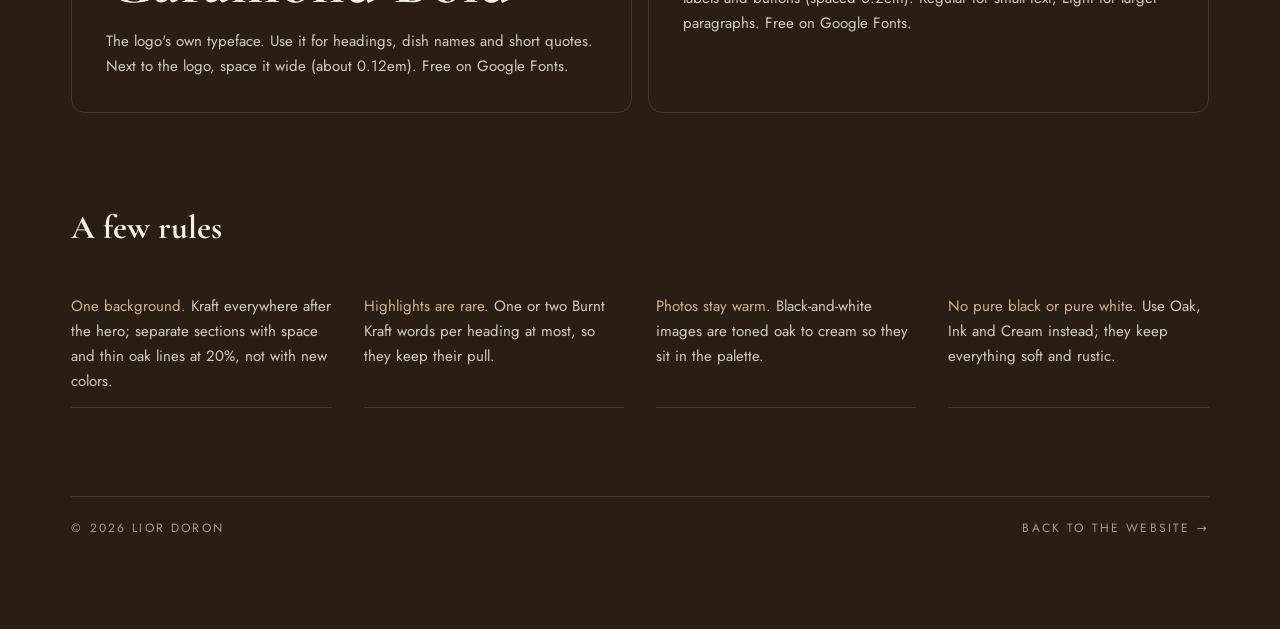
==== commit 9fb0b9c7: "Flip site to kraft background (box color), keep dark version at dark.html; add Kraft to brand colors" ====
--- a/brand.html
+++ b/brand.html
@@ -77,20 +77,26 @@
     </div>
     <img src="assets/logo-light.svg" alt="Asaro Bakery &amp; Cafe" width="280" height="83">
   </header>
-  <p class="lede">Dark and warm, like the café's oak floors: an oak base, cream for reading, and the Asaro tan for accents. Use one background everywhere, and let photos bring the color. Click any swatch to copy its hex code.</p>
+  <p class="lede">Warm and natural, like the café's kraft boxes: a kraft base, dark oak for reading and for buttons, and cream for button hovers. The dark-oak hero photo stays at the top. Use one background everywhere, and let photos bring the color. Click any swatch to copy its hex code.</p>
 
   <h2>Core colors</h2>
   <div class="grid" id="swatches">
-    <button class="sw" data-hex="#2A1E14"><div class="chip" style="background:#2A1E14;color:#F5EFE6;box-shadow:inset 0 -1px 0 rgba(245,239,230,.12)"><span>Background</span><span class="copied">Copied</span></div>
-      <div class="meta"><b>Oak</b><code>#2A1E14 · RGB 42 30 20</code><p>The one background for every page, section and screen, like the café's dark oak floors.</p></div></button>
-    <button class="sw" data-hex="#F5EFE6"><div class="chip" style="background:#F5EFE6;color:#141210"><span>Text</span><span class="copied">Copied</span></div>
-      <div class="meta"><b>Cream</b><code>#F5EFE6 · RGB 245 239 230</code><p>Headings, body text and light buttons. Body copy can use it at 82% opacity.</p></div></button>
+    <button class="sw" data-hex="#C39769"><div class="chip" style="background:#C39769;color:#2A1E14"><span>Background</span><span class="copied">Copied</span></div>
+      <div class="meta"><b>Kraft</b><code>#C39769 · RGB 195 151 105</code><p>The box color, and now the one background for the website. Closest Pantone: 4655 C. Measured from a photo, so check it against a real box before printing.</p></div></button>
+    <button class="sw" data-hex="#2A1E14"><div class="chip" style="background:#2A1E14;color:#F5EFE6;box-shadow:inset 0 -1px 0 rgba(245,239,230,.12)"><span>Text · buttons</span><span class="copied">Copied</span></div>
+      <div class="meta"><b>Oak</b><code>#2A1E14 · RGB 42 30 20</code><p>Text, lines and buttons on Kraft, like the café's dark oak floors. Also the hero's dark base.</p></div></button>
+    <button class="sw" data-hex="#F5EFE6"><div class="chip" style="background:#F5EFE6;color:#141210"><span>Light</span><span class="copied">Copied</span></div>
+      <div class="meta"><b>Cream</b><code>#F5EFE6 · RGB 245 239 230</code><p>Text on Oak (inside buttons and on the hero) and the button hover color.</p></div></button>
     <button class="sw" data-hex="#C9B193"><div class="chip" style="background:#C9B193;color:#141210"><span>Accent</span><span class="copied">Copied</span></div>
-      <div class="meta"><b>Asaro Tan</b><code>#C9B193 · RGB 201 177 147</code><p>The signature color: labels, highlighted words, prices, and every button (tan before hover, cream on hover).</p></div></button>
+      <div class="meta"><b>Asaro Tan</b><code>#C9B193 · RGB 201 177 147</code><p>The signature color, used on dark: the hero and the menu bar over it. Too close to Kraft to use on the kraft background.</p></div></button>
   </div>
 
   <h2>Supporting colors</h2>
   <div class="grid">
+    <button class="sw" data-hex="#6E4422"><div class="chip" style="background:#6E4422;color:#F5EFE6"><span>Highlight on Kraft</span><span class="copied">Copied</span></div>
+      <div class="meta"><b>Burnt Kraft</b><code>#6E4422 · RGB 110 68 34</code><p>Highlighted words in big headings on Kraft. Large text only.</p></div></button>
+    <button class="sw" data-hex="#45321F"><div class="chip" style="background:#45321F;color:#F5EFE6"><span>Secondary text</span><span class="copied">Copied</span></div>
+      <div class="meta"><b>Bark</b><code>#45321F · RGB 69 50 31</code><p>Small print, notes and captions on Kraft.</p></div></button>
     <button class="sw" data-hex="#A58762"><div class="chip" style="background:#A58762;color:#141210"><span>Accent, quiet</span><span class="copied">Copied</span></div>
       <div class="meta"><b>Deep Tan</b><code>#A58762 · RGB 165 135 98</code><p>Small details: dividers in the moving strip, hover states, icons.</p></div></button>
     <button class="sw" data-hex="#A8998A"><div class="chip" style="background:#A8998A;color:#141210"><span>Secondary text</span><span class="copied">Copied</span></div>
@@ -102,16 +108,19 @@
   </div>
 
   <h2>How much of each</h2>
-  <div class="bar" role="img" aria-label="Oak about 80 percent, Cream about 12 percent, Asaro Tan about 6 percent, Deep Tan and Taupe about 2 percent">
-    <span style="flex:80;background:#2A1E14"></span><span style="flex:12;background:#F5EFE6"></span><span style="flex:6;background:#C9B193"></span><span style="flex:1;background:#A58762"></span><span style="flex:1;background:#A8998A"></span>
+  <div class="bar" role="img" aria-label="Kraft about 75 percent, Oak about 18 percent, Cream about 4 percent, Burnt Kraft and Asaro Tan about 3 percent">
+    <span style="flex:75;background:#C39769"></span><span style="flex:18;background:#2A1E14"></span><span style="flex:4;background:#F5EFE6"></span><span style="flex:2;background:#6E4422"></span><span style="flex:1;background:#C9B193"></span>
   </div>
-  <div class="legend"><span>Oak ~80%</span><span>Cream ~12%</span><span>Asaro Tan ~6%</span><span>Deep Tan + Taupe ~2%</span></div>
+  <div class="legend"><span>Kraft ~75%</span><span>Oak ~18%</span><span>Cream ~4%</span><span>Burnt Kraft + Asaro Tan ~3%</span></div>
 
   <h2>Contrast checks</h2>
   <div class="tablewrap">
   <table>
     <thead><tr><th>Pairing</th><th>Sample</th><th>Ratio</th><th>Use it for</th></tr></thead>
     <tbody>
+      <tr><td>Oak on Kraft</td><td><span class="sample" style="background:#C39769;color:#2A1E14">Our Story</span></td><td class="pass">6.1 : 1 · AA</td><td>All text on the kraft background</td></tr>
+      <tr><td>Bark on Kraft</td><td><span class="sample" style="background:#C39769;color:#45321F">12oz / 16oz</span></td><td class="pass">4.6 : 1 · AA</td><td>Small print and notes</td></tr>
+      <tr><td>Burnt Kraft on Kraft</td><td><span class="sample" style="background:#C39769;color:#6E4422;font-family:var(--serif);font-weight:700;font-size:20px">passion</span></td><td class="pass">3.2 : 1 · AA large</td><td>Big headline words only</td></tr>
       <tr><td>Cream on Oak</td><td><span class="sample" style="background:#2A1E14;color:#F5EFE6;border:1px solid rgba(245,239,230,.12)">Our Story</span></td><td class="pass">14.2 : 1 · AAA</td><td>All text</td></tr>
       <tr><td>Asaro Tan on Oak</td><td><span class="sample" style="background:#2A1E14;color:#C9B193;border:1px solid rgba(245,239,230,.12)">15.75</span></td><td class="pass">7.9 : 1 · AAA</td><td>Accents, prices, labels</td></tr>
       <tr><td>Taupe on Oak</td><td><span class="sample" style="background:#2A1E14;color:#A8998A;border:1px solid rgba(245,239,230,.12)">12oz / 16oz</span></td><td class="pass">5.9 : 1 · AA</td><td>Small print and notes</td></tr>
@@ -130,8 +139,8 @@
 
   <h2>A few rules</h2>
   <ul class="rules">
-    <li><b>One background.</b> Oak everywhere; separate sections with space and thin cream lines at 12%, not with new colors.</li>
-    <li><b>Tan is for emphasis.</b> One or two tan words per heading at most, so it keeps its pull.</li>
+    <li><b>One background.</b> Kraft everywhere after the hero; separate sections with space and thin oak lines at 20%, not with new colors.</li>
+    <li><b>Highlights are rare.</b> One or two Burnt Kraft words per heading at most, so they keep their pull.</li>
     <li><b>Photos stay warm.</b> Black-and-white images are toned oak to cream so they sit in the palette.</li>
     <li><b>No pure black or pure white.</b> Use Oak, Ink and Cream instead; they keep everything soft and rustic.</li>
   </ul>
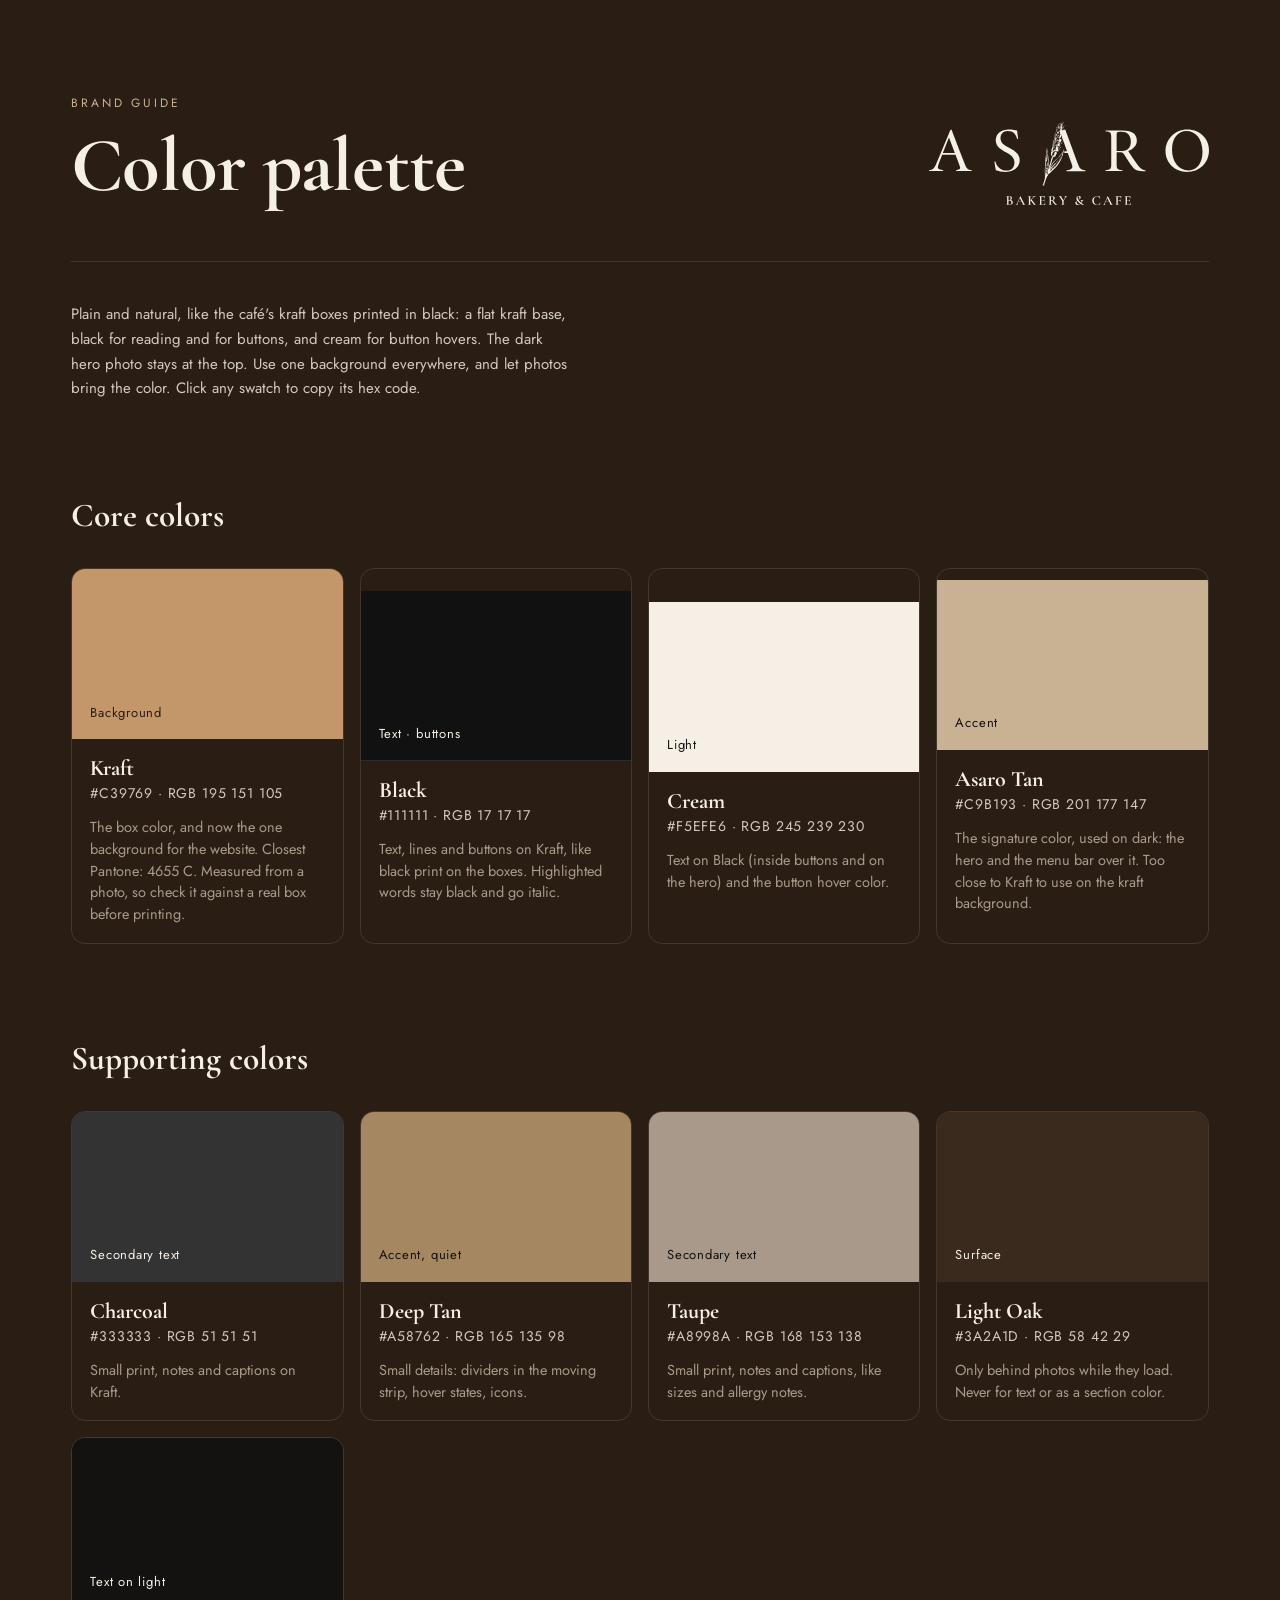
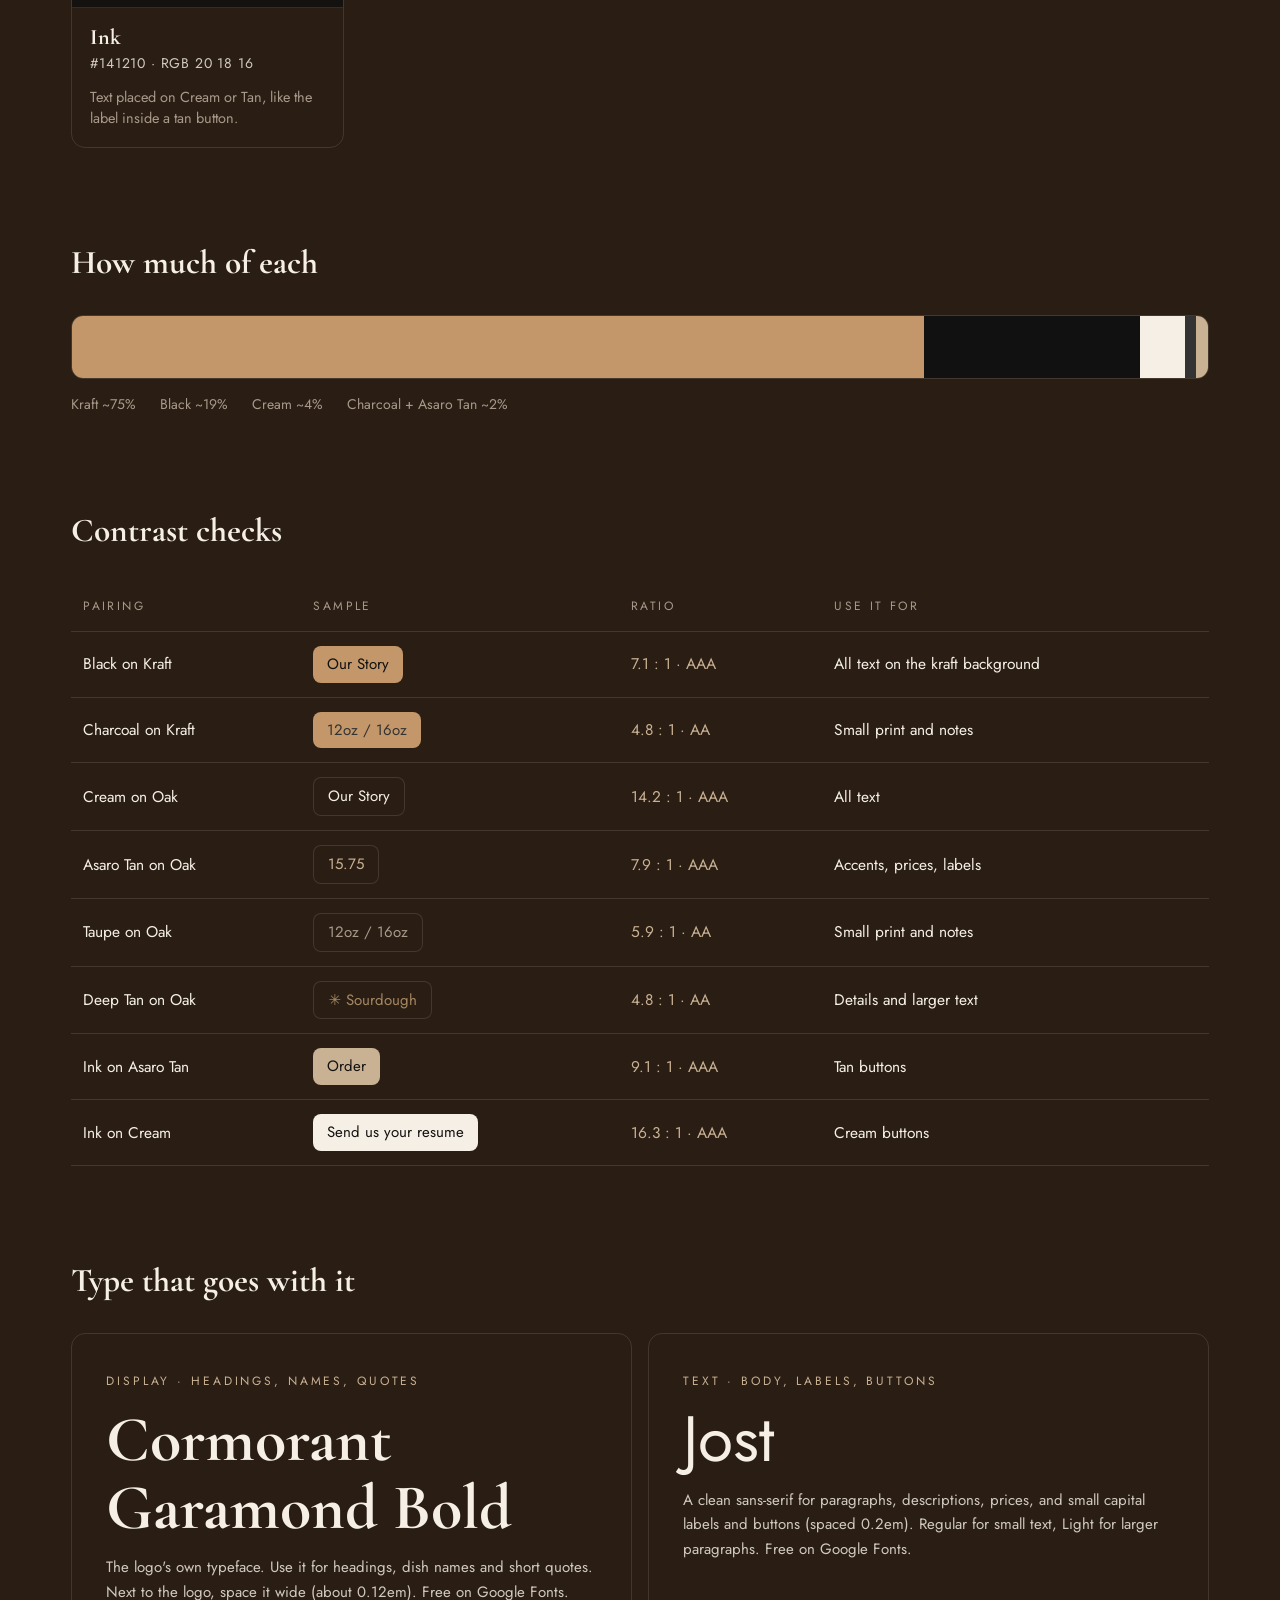
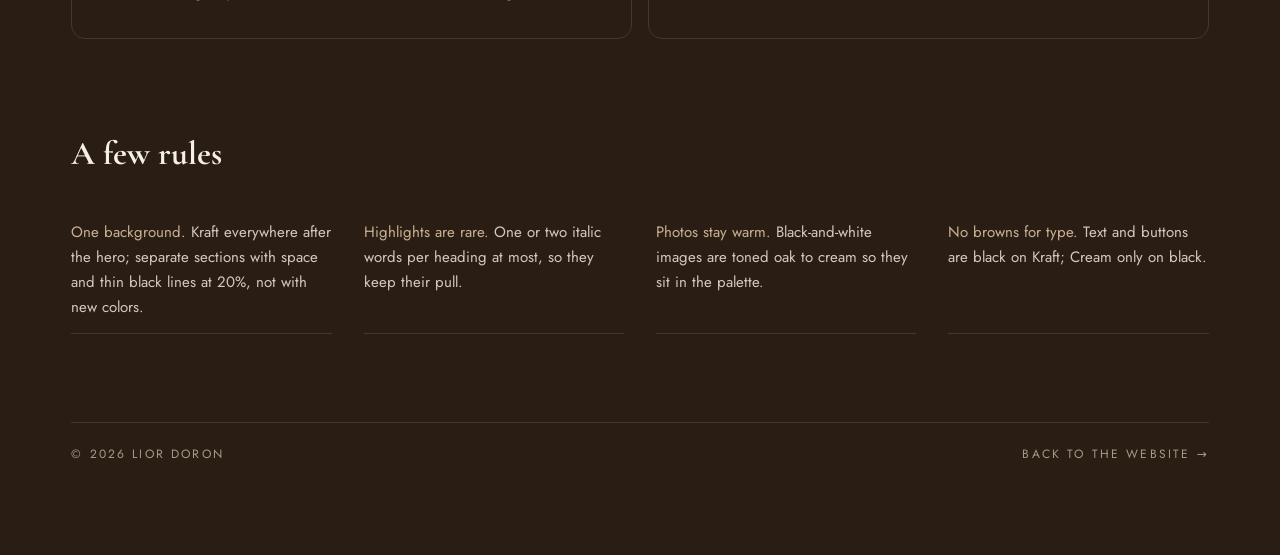
==== commit 5ab2f983: "Black instead of brown on kraft; remove background texture and grain Co-Authored-By: Claude Opus 5.5" ====
--- a/brand.html
+++ b/brand.html
@@ -77,26 +77,24 @@
     </div>
     <img src="assets/logo-light.svg" alt="Asaro Bakery &amp; Cafe" width="280" height="83">
   </header>
-  <p class="lede">Warm and natural, like the café's kraft boxes: a kraft base, dark oak for reading and for buttons, and cream for button hovers. The dark-oak hero photo stays at the top. Use one background everywhere, and let photos bring the color. Click any swatch to copy its hex code.</p>
+  <p class="lede">Plain and natural, like the café's kraft boxes printed in black: a flat kraft base, black for reading and for buttons, and cream for button hovers. The dark hero photo stays at the top. Use one background everywhere, and let photos bring the color. Click any swatch to copy its hex code.</p>
 
   <h2>Core colors</h2>
   <div class="grid" id="swatches">
     <button class="sw" data-hex="#C39769"><div class="chip" style="background:#C39769;color:#2A1E14"><span>Background</span><span class="copied">Copied</span></div>
       <div class="meta"><b>Kraft</b><code>#C39769 · RGB 195 151 105</code><p>The box color, and now the one background for the website. Closest Pantone: 4655 C. Measured from a photo, so check it against a real box before printing.</p></div></button>
-    <button class="sw" data-hex="#2A1E14"><div class="chip" style="background:#2A1E14;color:#F5EFE6;box-shadow:inset 0 -1px 0 rgba(245,239,230,.12)"><span>Text · buttons</span><span class="copied">Copied</span></div>
-      <div class="meta"><b>Oak</b><code>#2A1E14 · RGB 42 30 20</code><p>Text, lines and buttons on Kraft, like the café's dark oak floors. Also the hero's dark base.</p></div></button>
+    <button class="sw" data-hex="#111111"><div class="chip" style="background:#111111;color:#F5EFE6;box-shadow:inset 0 -1px 0 rgba(245,239,230,.12)"><span>Text · buttons</span><span class="copied">Copied</span></div>
+      <div class="meta"><b>Black</b><code>#111111 · RGB 17 17 17</code><p>Text, lines and buttons on Kraft, like black print on the boxes. Highlighted words stay black and go italic.</p></div></button>
     <button class="sw" data-hex="#F5EFE6"><div class="chip" style="background:#F5EFE6;color:#141210"><span>Light</span><span class="copied">Copied</span></div>
-      <div class="meta"><b>Cream</b><code>#F5EFE6 · RGB 245 239 230</code><p>Text on Oak (inside buttons and on the hero) and the button hover color.</p></div></button>
+      <div class="meta"><b>Cream</b><code>#F5EFE6 · RGB 245 239 230</code><p>Text on Black (inside buttons and on the hero) and the button hover color.</p></div></button>
     <button class="sw" data-hex="#C9B193"><div class="chip" style="background:#C9B193;color:#141210"><span>Accent</span><span class="copied">Copied</span></div>
       <div class="meta"><b>Asaro Tan</b><code>#C9B193 · RGB 201 177 147</code><p>The signature color, used on dark: the hero and the menu bar over it. Too close to Kraft to use on the kraft background.</p></div></button>
   </div>
 
   <h2>Supporting colors</h2>
   <div class="grid">
-    <button class="sw" data-hex="#6E4422"><div class="chip" style="background:#6E4422;color:#F5EFE6"><span>Highlight on Kraft</span><span class="copied">Copied</span></div>
-      <div class="meta"><b>Burnt Kraft</b><code>#6E4422 · RGB 110 68 34</code><p>Highlighted words in big headings on Kraft. Large text only.</p></div></button>
-    <button class="sw" data-hex="#45321F"><div class="chip" style="background:#45321F;color:#F5EFE6"><span>Secondary text</span><span class="copied">Copied</span></div>
-      <div class="meta"><b>Bark</b><code>#45321F · RGB 69 50 31</code><p>Small print, notes and captions on Kraft.</p></div></button>
+    <button class="sw" data-hex="#333333"><div class="chip" style="background:#333333;color:#F5EFE6"><span>Secondary text</span><span class="copied">Copied</span></div>
+      <div class="meta"><b>Charcoal</b><code>#333333 · RGB 51 51 51</code><p>Small print, notes and captions on Kraft.</p></div></button>
     <button class="sw" data-hex="#A58762"><div class="chip" style="background:#A58762;color:#141210"><span>Accent, quiet</span><span class="copied">Copied</span></div>
       <div class="meta"><b>Deep Tan</b><code>#A58762 · RGB 165 135 98</code><p>Small details: dividers in the moving strip, hover states, icons.</p></div></button>
     <button class="sw" data-hex="#A8998A"><div class="chip" style="background:#A8998A;color:#141210"><span>Secondary text</span><span class="copied">Copied</span></div>
@@ -108,19 +106,18 @@
   </div>
 
   <h2>How much of each</h2>
-  <div class="bar" role="img" aria-label="Kraft about 75 percent, Oak about 18 percent, Cream about 4 percent, Burnt Kraft and Asaro Tan about 3 percent">
-    <span style="flex:75;background:#C39769"></span><span style="flex:18;background:#2A1E14"></span><span style="flex:4;background:#F5EFE6"></span><span style="flex:2;background:#6E4422"></span><span style="flex:1;background:#C9B193"></span>
+  <div class="bar" role="img" aria-label="Kraft about 75 percent, Black about 19 percent, Cream about 4 percent, Charcoal and Asaro Tan about 2 percent">
+    <span style="flex:75;background:#C39769"></span><span style="flex:19;background:#111111"></span><span style="flex:4;background:#F5EFE6"></span><span style="flex:1;background:#333333"></span><span style="flex:1;background:#C9B193"></span>
   </div>
-  <div class="legend"><span>Kraft ~75%</span><span>Oak ~18%</span><span>Cream ~4%</span><span>Burnt Kraft + Asaro Tan ~3%</span></div>
+  <div class="legend"><span>Kraft ~75%</span><span>Black ~19%</span><span>Cream ~4%</span><span>Charcoal + Asaro Tan ~2%</span></div>
 
   <h2>Contrast checks</h2>
   <div class="tablewrap">
   <table>
     <thead><tr><th>Pairing</th><th>Sample</th><th>Ratio</th><th>Use it for</th></tr></thead>
     <tbody>
-      <tr><td>Oak on Kraft</td><td><span class="sample" style="background:#C39769;color:#2A1E14">Our Story</span></td><td class="pass">6.1 : 1 · AA</td><td>All text on the kraft background</td></tr>
-      <tr><td>Bark on Kraft</td><td><span class="sample" style="background:#C39769;color:#45321F">12oz / 16oz</span></td><td class="pass">4.6 : 1 · AA</td><td>Small print and notes</td></tr>
-      <tr><td>Burnt Kraft on Kraft</td><td><span class="sample" style="background:#C39769;color:#6E4422;font-family:var(--serif);font-weight:700;font-size:20px">passion</span></td><td class="pass">3.2 : 1 · AA large</td><td>Big headline words only</td></tr>
+      <tr><td>Black on Kraft</td><td><span class="sample" style="background:#C39769;color:#111111">Our Story</span></td><td class="pass">7.1 : 1 · AAA</td><td>All text on the kraft background</td></tr>
+      <tr><td>Charcoal on Kraft</td><td><span class="sample" style="background:#C39769;color:#333333">12oz / 16oz</span></td><td class="pass">4.8 : 1 · AA</td><td>Small print and notes</td></tr>
       <tr><td>Cream on Oak</td><td><span class="sample" style="background:#2A1E14;color:#F5EFE6;border:1px solid rgba(245,239,230,.12)">Our Story</span></td><td class="pass">14.2 : 1 · AAA</td><td>All text</td></tr>
       <tr><td>Asaro Tan on Oak</td><td><span class="sample" style="background:#2A1E14;color:#C9B193;border:1px solid rgba(245,239,230,.12)">15.75</span></td><td class="pass">7.9 : 1 · AAA</td><td>Accents, prices, labels</td></tr>
       <tr><td>Taupe on Oak</td><td><span class="sample" style="background:#2A1E14;color:#A8998A;border:1px solid rgba(245,239,230,.12)">12oz / 16oz</span></td><td class="pass">5.9 : 1 · AA</td><td>Small print and notes</td></tr>
@@ -139,10 +136,10 @@
 
   <h2>A few rules</h2>
   <ul class="rules">
-    <li><b>One background.</b> Kraft everywhere after the hero; separate sections with space and thin oak lines at 20%, not with new colors.</li>
-    <li><b>Highlights are rare.</b> One or two Burnt Kraft words per heading at most, so they keep their pull.</li>
+    <li><b>One background.</b> Kraft everywhere after the hero; separate sections with space and thin black lines at 20%, not with new colors.</li>
+    <li><b>Highlights are rare.</b> One or two italic words per heading at most, so they keep their pull.</li>
     <li><b>Photos stay warm.</b> Black-and-white images are toned oak to cream so they sit in the palette.</li>
-    <li><b>No pure black or pure white.</b> Use Oak, Ink and Cream instead; they keep everything soft and rustic.</li>
+    <li><b>No browns for type.</b> Text and buttons are black on Kraft; Cream only on black.</li>
   </ul>
 
   <footer><span>© <span id="yr">2026</span> Lior Doron</span><a href="./">Back to the website →</a></footer>
